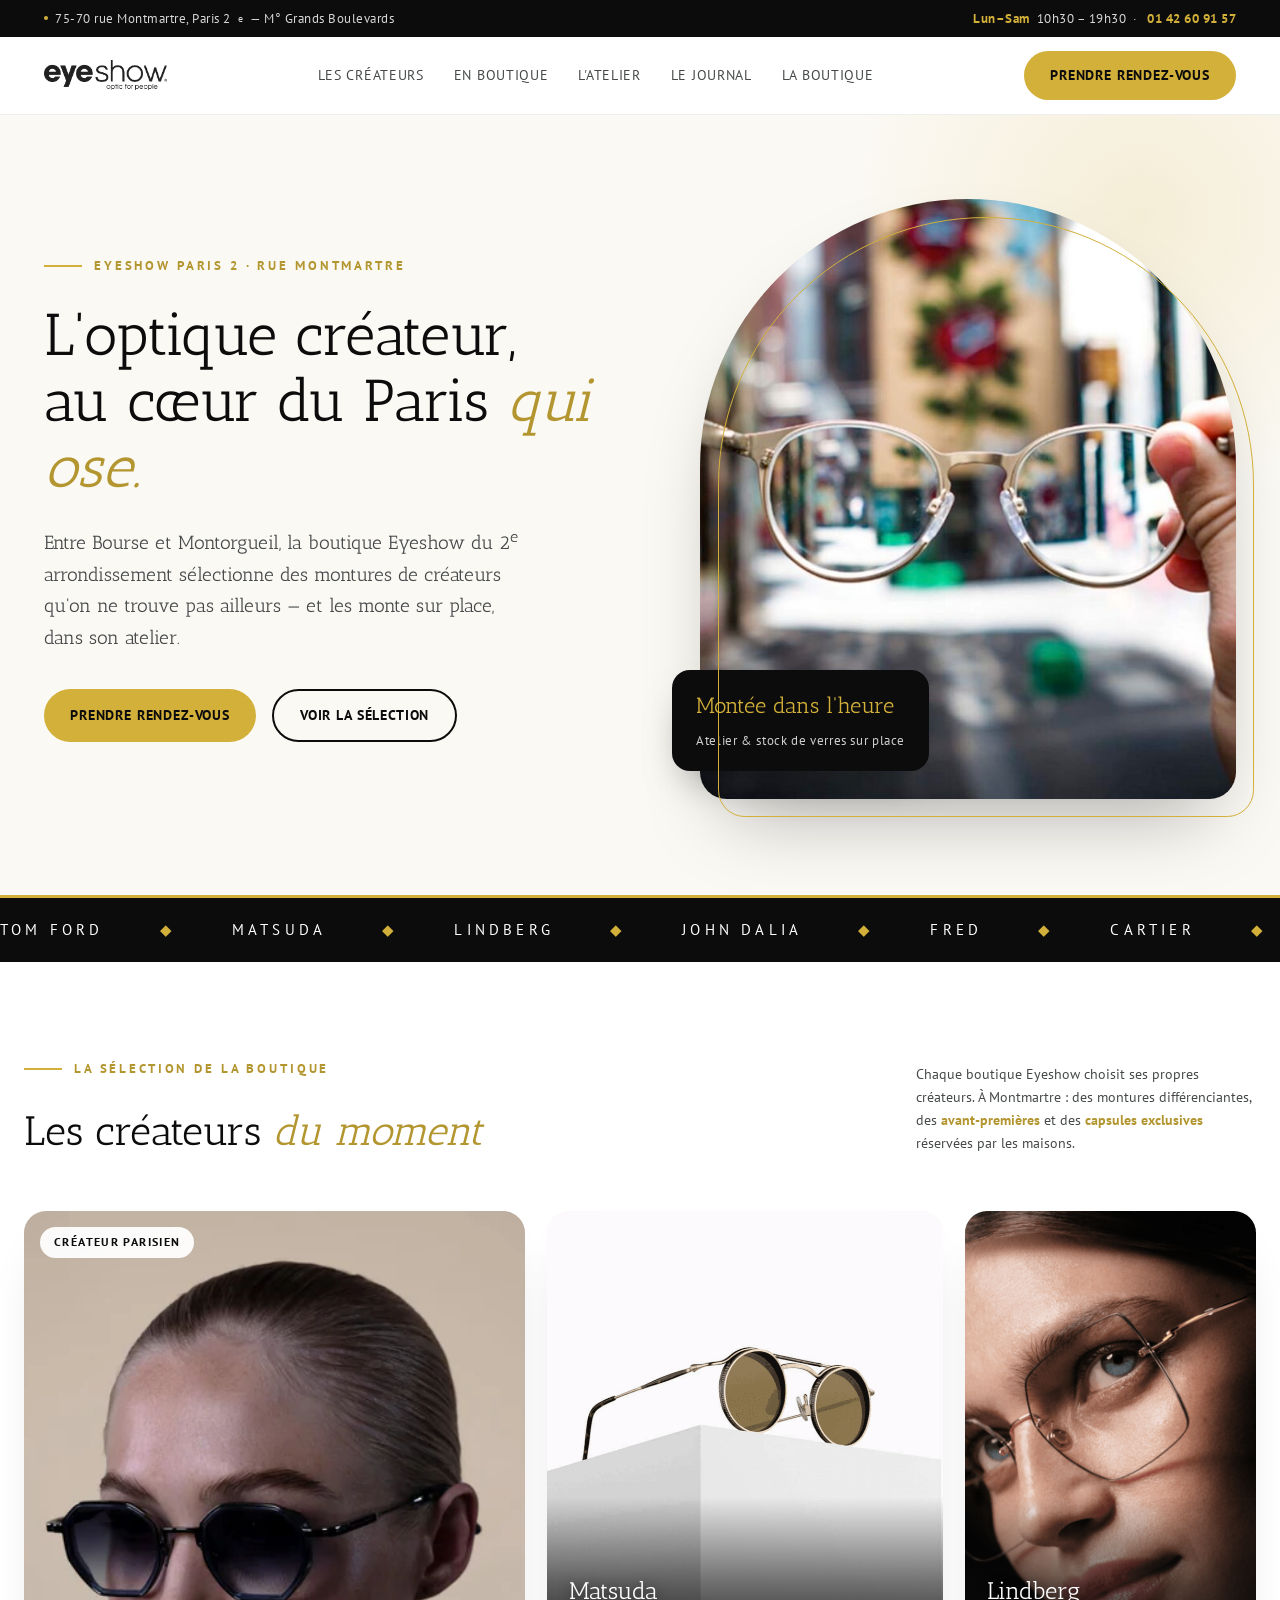
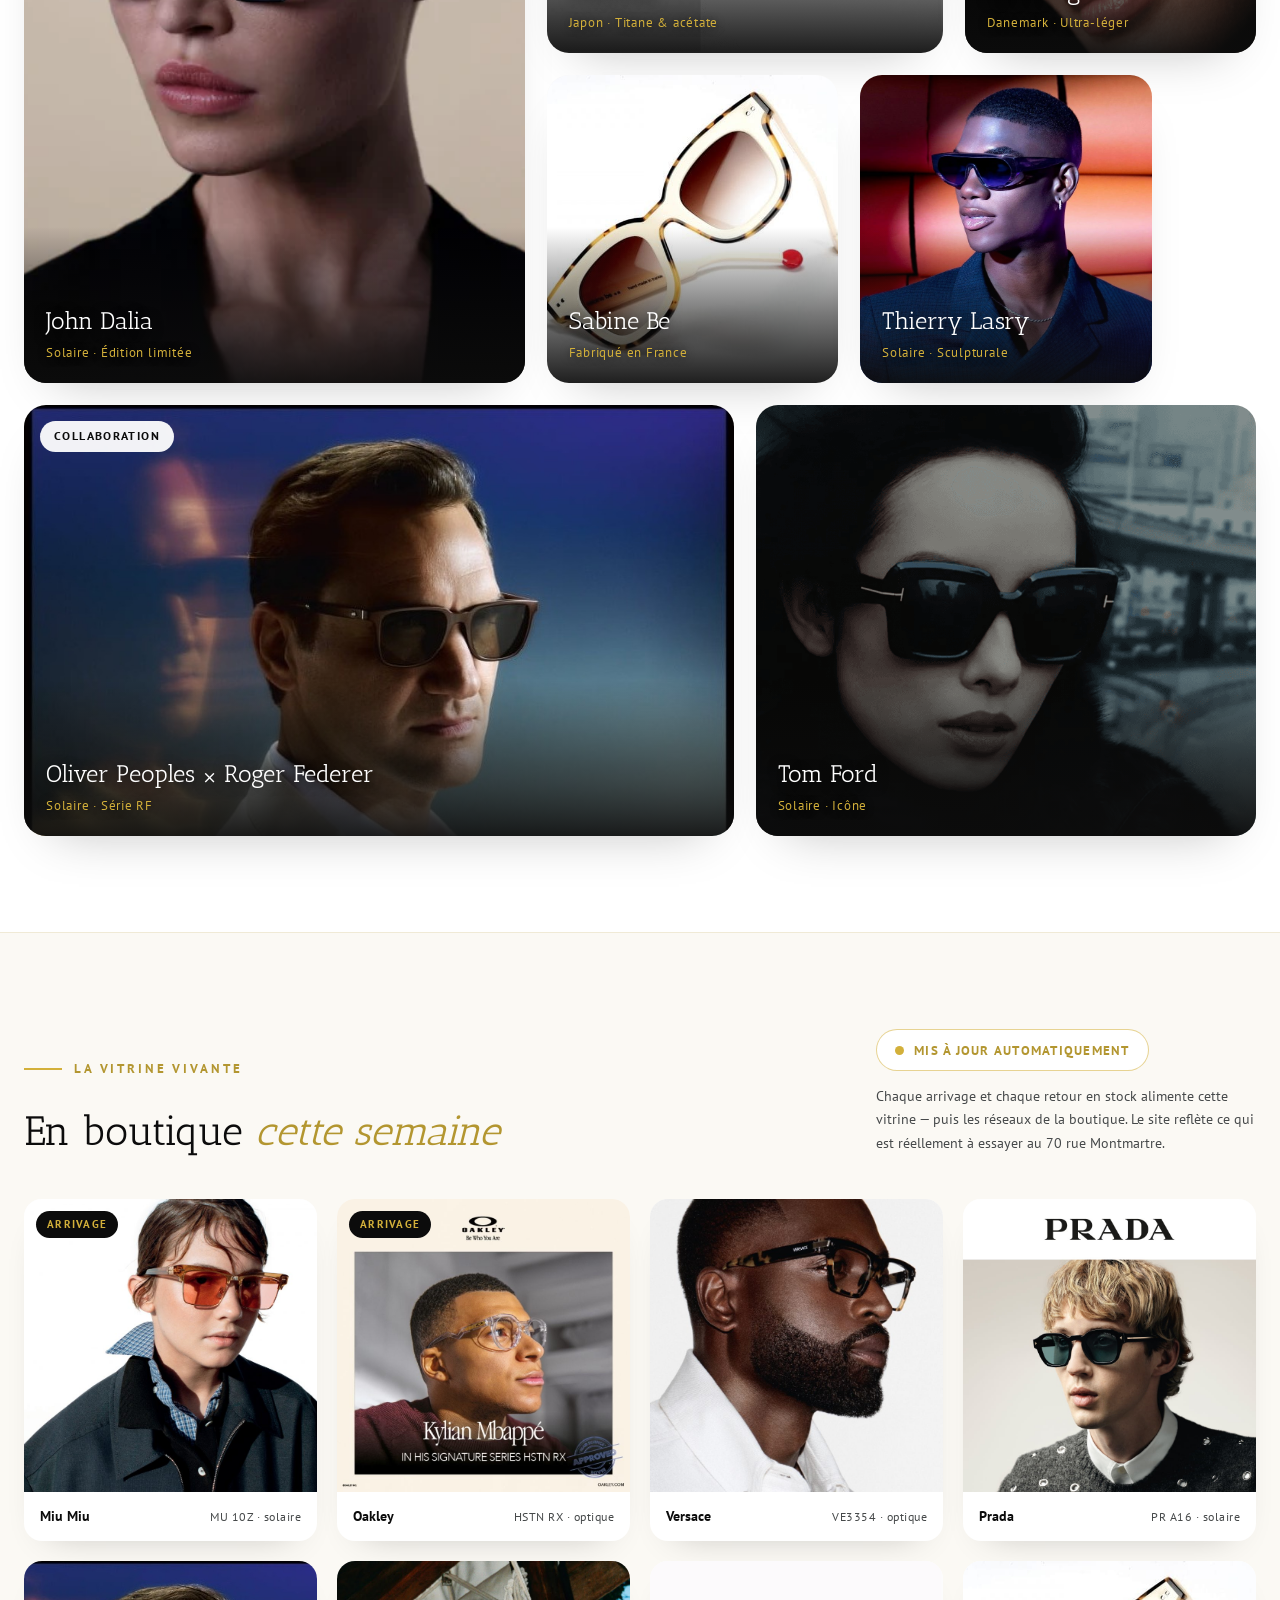
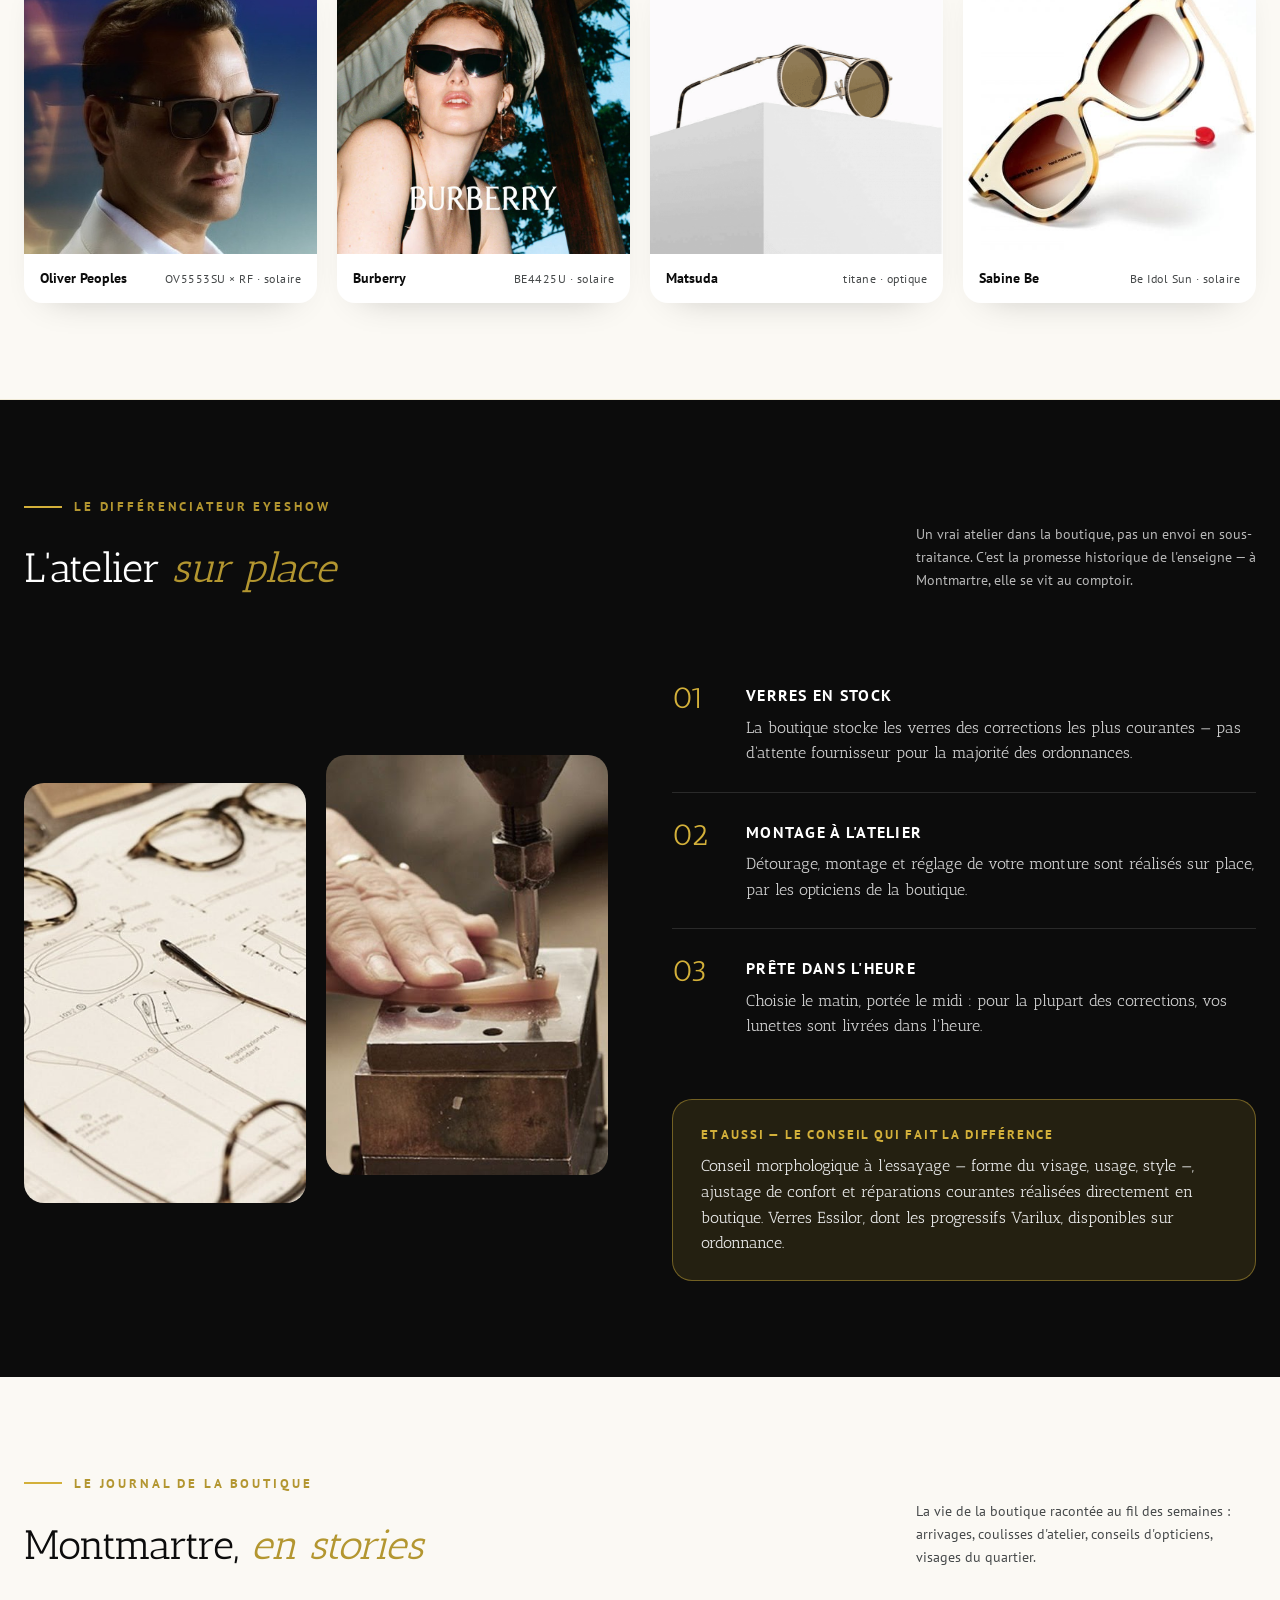
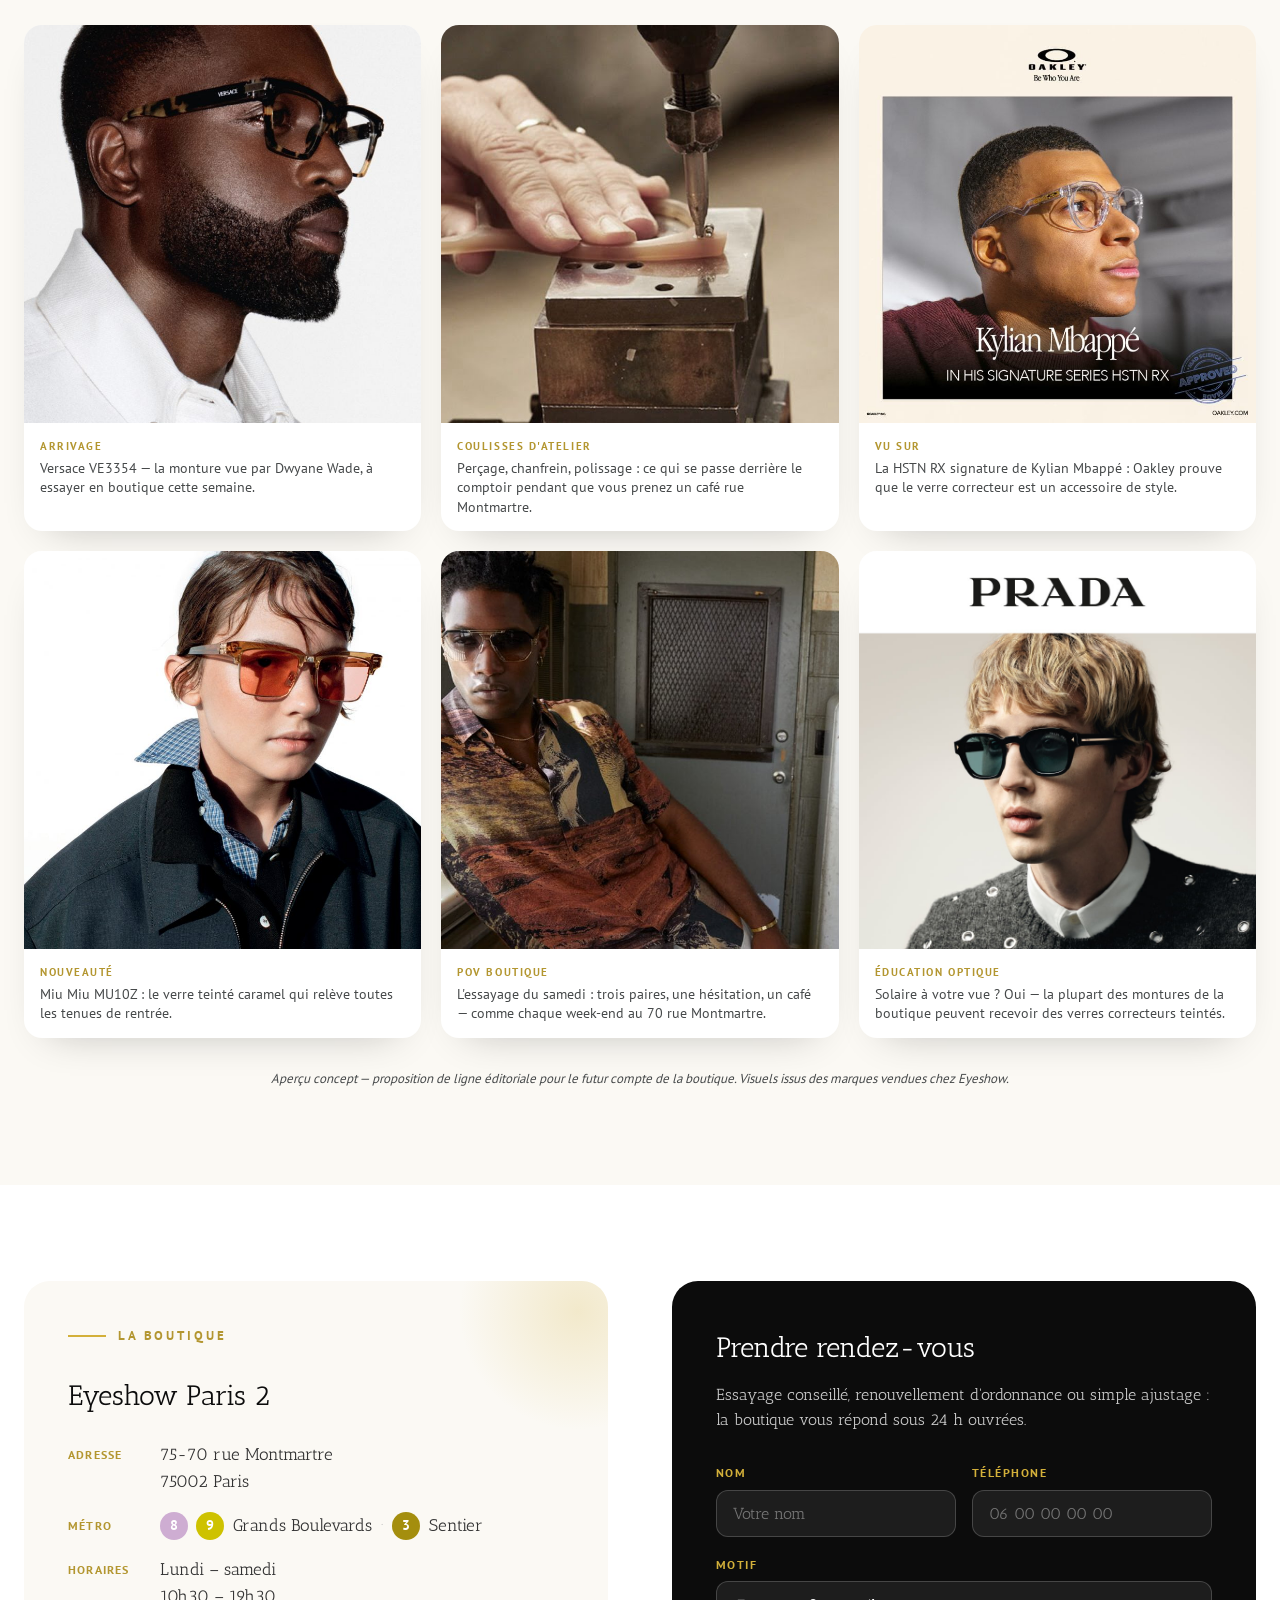
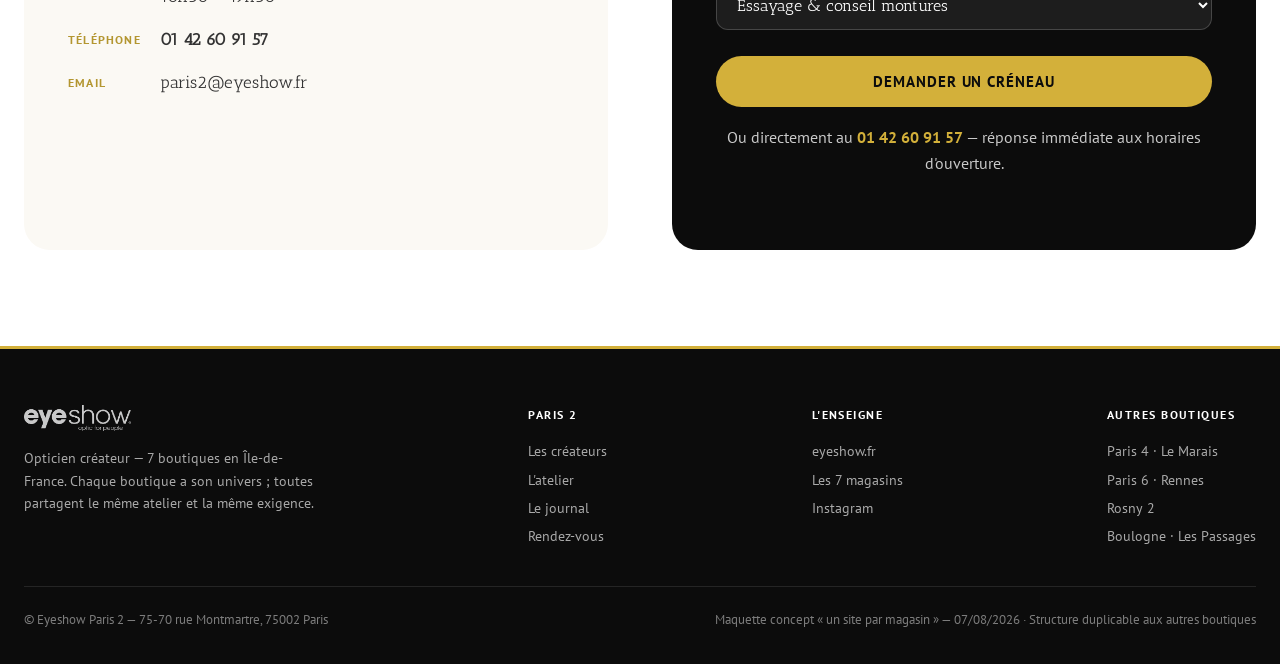
==== index.html @ d30e219a "Maquettes Eyeshow Paris 2 — site vitrine connecté + simulation Instagram" ====
<!DOCTYPE html>
<html lang="fr">
<head>
<meta charset="UTF-8">
<meta name="viewport" content="width=device-width, initial-scale=1.0">
<title>Eyeshow Paris 2 — Opticien créateur, rue Montmartre</title>
<link rel="icon" href="assets/favicon-32.jpg">
<style>
@font-face{font-family:'Antic Slab';font-style:normal;font-weight:400;font-display:swap;src:url('assets/fonts/AnticSlab-400.woff2') format('woff2');}
@font-face{font-family:'PT Sans';font-style:normal;font-weight:400;font-display:swap;src:url('assets/fonts/PTSans-400.woff2') format('woff2');}
@font-face{font-family:'PT Sans';font-style:normal;font-weight:700;font-display:swap;src:url('assets/fonts/PTSans-700.woff2') format('woff2');}

:root{
  --or:#d3b03a;
  --or-fonce:#b39630;
  --or-pale:#f6efdb;
  --encre:#333333;
  --noir:#0c0c0c;
  --gris:#46494a;
  --gris-clair:#bebdbd;
  --blanc:#ffffff;
  --creme:#fbf9f4;
  --serif:'Antic Slab',Georgia,serif;
  --sans:'PT Sans',Arial,sans-serif;
}
*{margin:0;padding:0;box-sizing:border-box}
html{scroll-behavior:smooth}
body{font-family:var(--serif);color:var(--encre);background:var(--blanc);line-height:1.65;font-size:17px;-webkit-font-smoothing:antialiased}
img{display:block;max-width:100%}
a{text-decoration:none;color:inherit}
::selection{background:var(--or);color:var(--noir)}

/* ---------- Barre haute ---------- */
.topbar{background:var(--noir);color:#d8d8d8;font-family:var(--sans);font-size:12.5px;letter-spacing:.04em}
.topbar-inner{max-width:1240px;margin:0 auto;padding:8px 24px;display:flex;justify-content:space-between;gap:16px;flex-wrap:wrap}
.topbar b{color:var(--or);font-weight:700}
.topbar span{display:inline-flex;align-items:center;gap:7px}
.dot{width:4px;height:4px;border-radius:50%;background:var(--or);display:inline-block}

/* ---------- Header ---------- */
header{position:sticky;top:0;z-index:50;background:rgba(255,255,255,.92);backdrop-filter:blur(12px);border-bottom:1px solid #eee}
.header-inner{max-width:1240px;margin:0 auto;padding:14px 24px;display:flex;align-items:center;justify-content:space-between;gap:24px}
.logo img{height:30px;width:auto}
nav{display:flex;gap:30px;font-family:var(--sans);font-size:14px;letter-spacing:.05em;text-transform:uppercase}
nav a{color:var(--gris);position:relative;padding:4px 0;transition:color .25s}
nav a::after{content:'';position:absolute;left:0;bottom:0;width:0;height:2px;background:var(--or);transition:width .25s}
nav a:hover{color:var(--noir)}
nav a:hover::after{width:100%}
.cta{display:inline-flex;align-items:center;gap:10px;background:var(--or);color:var(--noir);font-family:var(--sans);font-weight:700;font-size:14px;letter-spacing:.06em;text-transform:uppercase;padding:13px 26px;border-radius:999px;transition:background .25s,transform .25s;white-space:nowrap}
.cta:hover{background:var(--or-fonce);transform:translateY(-1px)}
.cta.ghost{background:transparent;border:2px solid var(--noir);color:var(--noir)}
.cta.ghost:hover{background:var(--noir);color:var(--or)}

/* ---------- Hero ---------- */
.hero{position:relative;overflow:hidden;background:var(--creme)}
.hero::before{content:'';position:absolute;top:-220px;right:-180px;width:640px;height:640px;border-radius:50%;background:radial-gradient(circle,rgba(211,176,58,.16),transparent 65%)}
.hero-inner{max-width:1240px;margin:0 auto;padding:84px 24px 96px;display:grid;grid-template-columns:1.05fr .95fr;gap:64px;align-items:center;position:relative}
.kicker{font-family:var(--sans);font-size:13px;font-weight:700;letter-spacing:.22em;text-transform:uppercase;color:var(--or-fonce);display:flex;align-items:center;gap:12px;margin-bottom:26px}
.kicker::before{content:'';width:38px;height:2px;background:var(--or)}
.hero h1{font-size:clamp(40px,4.6vw,62px);line-height:1.12;font-weight:400;color:var(--noir);margin-bottom:24px}
.hero h1 em{font-style:italic;color:var(--or-fonce)}
.hero p.lede{font-size:19px;color:var(--gris);max-width:480px;margin-bottom:36px}
.hero-actions{display:flex;gap:16px;flex-wrap:wrap}
.hero-figure{position:relative}
.hero-figure .frame{border-radius:280px 280px 28px 28px;overflow:hidden;box-shadow:0 40px 80px -30px rgba(12,12,12,.35)}
.hero-figure img{width:100%;height:600px;object-fit:cover;object-position:center 30%}
.hero-figure::after{content:'';position:absolute;inset:18px -18px -18px 18px;border:1.5px solid var(--or);border-radius:280px 280px 28px 28px;pointer-events:none}
.hero-badge{position:absolute;bottom:28px;left:-28px;background:var(--noir);color:var(--blanc);padding:18px 24px;border-radius:18px;font-family:var(--sans);box-shadow:0 20px 40px -18px rgba(12,12,12,.5)}
.hero-badge .big{font-family:var(--serif);font-size:22px;color:var(--or);display:block}
.hero-badge .small{font-size:12.5px;letter-spacing:.05em;color:#cfcfcf}

/* ---------- Marquee marques ---------- */
.marquee{background:var(--noir);color:var(--blanc);overflow:hidden;padding:20px 0;border-top:3px solid var(--or)}
.marquee-track{display:flex;gap:56px;width:max-content;animation:defile 42s linear infinite;font-family:var(--sans);font-size:15px;letter-spacing:.28em;text-transform:uppercase;white-space:nowrap}
.marquee-track span{display:flex;align-items:center;gap:56px}
.marquee-track i{font-style:normal;color:var(--or)}
@keyframes defile{from{transform:translateX(0)}to{transform:translateX(-50%)}}

/* ---------- Sections communes ---------- */
section{padding:96px 24px}
.wrap{max-width:1240px;margin:0 auto}
.sec-head{display:flex;justify-content:space-between;align-items:flex-end;gap:32px;margin-bottom:56px;flex-wrap:wrap}
.sec-head h2{font-size:clamp(30px,3.2vw,44px);line-height:1.2;font-weight:400;color:var(--noir);max-width:560px}
.sec-head h2 em{font-style:italic;color:var(--or-fonce)}
.sec-head .note{font-family:var(--sans);font-size:14px;color:var(--gris);max-width:340px}
.sec-head .note b{color:var(--or-fonce)}

/* ---------- Créateurs ---------- */
.createurs{background:var(--blanc)}
.grid-createurs{display:grid;grid-template-columns:repeat(12,1fr);gap:22px}
.card{border-radius:22px;overflow:hidden;position:relative;background:var(--creme);box-shadow:0 24px 50px -30px rgba(12,12,12,.28);transition:transform .35s}
.card:hover{transform:translateY(-6px)}
.card img{width:100%;height:100%;object-fit:cover;transition:transform .6s}
.card:hover img{transform:scale(1.045)}
.card .tag{position:absolute;top:16px;left:16px;background:rgba(255,255,255,.94);border-radius:999px;padding:6px 14px;font-family:var(--sans);font-size:11.5px;font-weight:700;letter-spacing:.12em;text-transform:uppercase;color:var(--noir)}
.card .label{position:absolute;left:0;right:0;bottom:0;padding:80px 22px 18px;background:linear-gradient(rgba(12,12,12,0) 0%,rgba(12,12,12,.55) 55%,rgba(12,12,12,.92) 100%);color:var(--blanc)}
.card .label .nom{font-size:24px;line-height:1.2;text-shadow:0 2px 12px rgba(0,0,0,.65)}
.card .label .detail{text-shadow:0 1px 8px rgba(0,0,0,.65)}
.card .label .detail{font-family:var(--sans);font-size:13px;color:var(--or);letter-spacing:.06em}
.c-large{grid-column:span 5;grid-row:span 2;min-height:640px}
.c-mid{grid-column:span 4;min-height:308px}
.c-mid2{grid-column:span 3;min-height:308px}
.c-band{grid-column:span 7;min-height:330px}
.c-band2{grid-column:span 5;min-height:330px}

/* ---------- En boutique cette semaine (vitrine stock) ---------- */
.stock{background:var(--creme);border-top:1px solid #f0ead6;border-bottom:1px solid #f0ead6}
.stock-head{display:flex;justify-content:space-between;align-items:flex-end;gap:32px;margin-bottom:44px;flex-wrap:wrap}
.stock-head h2{font-size:clamp(30px,3.2vw,44px);line-height:1.2;font-weight:400;color:var(--noir);max-width:600px}
.stock-head h2 em{font-style:italic;color:var(--or-fonce)}
.badge-sync{display:inline-flex;align-items:center;gap:10px;background:var(--blanc);border:1px solid rgba(211,176,58,.55);border-radius:999px;padding:10px 18px;font-family:var(--sans);font-size:12.5px;font-weight:700;letter-spacing:.1em;text-transform:uppercase;color:var(--or-fonce)}
.badge-sync .pulse{width:9px;height:9px;border-radius:50%;background:var(--or);animation:pulse 2.2s infinite}
@keyframes pulse{0%{box-shadow:0 0 0 0 rgba(211,176,58,.5)}70%{box-shadow:0 0 0 9px rgba(211,176,58,0)}100%{box-shadow:0 0 0 0 rgba(211,176,58,0)}}
.stock-note{font-family:var(--sans);font-size:14px;color:var(--gris);max-width:380px}
.grid-stock{display:grid;grid-template-columns:repeat(4,1fr);gap:20px}
.tuile-stock{background:var(--blanc);border-radius:18px;overflow:hidden;box-shadow:0 16px 36px -26px rgba(12,12,12,.3);transition:transform .3s;position:relative}
.tuile-stock:hover{transform:translateY(-5px)}
.tuile-stock .visuel{aspect-ratio:1;overflow:hidden;background:#f3f1ea}
.tuile-stock img{width:100%;height:100%;object-fit:cover;transition:transform .5s}
.tuile-stock:hover img{transform:scale(1.05)}
.tuile-stock .etag{position:absolute;top:12px;left:12px;background:var(--noir);color:var(--or);font-family:var(--sans);font-size:10.5px;font-weight:700;letter-spacing:.12em;text-transform:uppercase;padding:5px 11px;border-radius:999px}
.tuile-stock .infos{padding:13px 16px;font-family:var(--sans);display:flex;justify-content:space-between;align-items:baseline;gap:10px}
.tuile-stock .marque-nom{font-weight:700;font-size:14px;color:var(--noir)}
.tuile-stock .ref{font-size:12px;color:var(--gris);letter-spacing:.04em;text-align:right}
@media (max-width:1020px){.grid-stock{grid-template-columns:repeat(2,1fr)}}
@media (max-width:640px){.grid-stock{grid-template-columns:repeat(2,1fr);gap:14px}}

/* ---------- Atelier ---------- */
.atelier{background:var(--noir);color:var(--blanc)}
.atelier .sec-head h2{color:var(--blanc)}
.atelier .sec-head .note{color:#b9b9b9}
.atelier-grid{display:grid;grid-template-columns:1fr 1fr;gap:64px;align-items:center}
.atelier-imgs{display:grid;grid-template-columns:1fr 1fr;gap:20px}
.atelier-imgs figure{border-radius:20px;overflow:hidden}
.atelier-imgs figure:first-child{transform:translateY(28px)}
.atelier-imgs img{height:420px;width:100%;object-fit:cover}
.etapes{display:flex;flex-direction:column;gap:0;margin-top:8px}
.etape{display:flex;gap:22px;padding:26px 0;border-bottom:1px solid rgba(255,255,255,.12)}
.etape:last-child{border-bottom:0}
.etape .num{font-family:var(--serif);font-size:30px;color:var(--or);min-width:52px;line-height:1.1}
.etape h3{font-family:var(--sans);font-size:16px;font-weight:700;letter-spacing:.08em;text-transform:uppercase;margin-bottom:6px}
.etape p{font-size:15.5px;color:#cfcfcf}
.conseil{margin-top:34px;background:rgba(211,176,58,.12);border:1px solid rgba(211,176,58,.45);border-radius:20px;padding:24px 28px}
.conseil .titre{font-family:var(--sans);font-weight:700;letter-spacing:.14em;text-transform:uppercase;font-size:13px;color:var(--or);margin-bottom:8px}
.conseil p{font-size:15.5px;color:#e8e8e8}

/* ---------- Journal / ligne éditoriale ---------- */
.journal{background:var(--creme)}
.feed{display:grid;grid-template-columns:repeat(3,1fr);gap:20px}
.tuile{background:var(--blanc);border-radius:18px;overflow:hidden;box-shadow:0 18px 40px -26px rgba(12,12,12,.3);transition:transform .3s}
.tuile:hover{transform:translateY(-5px)}
.tuile .visuel{aspect-ratio:1;overflow:hidden}
.tuile img{width:100%;height:100%;object-fit:cover;transition:transform .5s}
.tuile:hover img{transform:scale(1.05)}
.tuile .meta{padding:14px 16px;font-family:var(--sans)}
.tuile .type{font-size:11px;font-weight:700;letter-spacing:.14em;text-transform:uppercase;color:var(--or-fonce);margin-bottom:4px}
.tuile .legende{font-size:13.5px;color:var(--gris);line-height:1.45}
.disclaimer{margin-top:30px;text-align:center;font-family:var(--sans);font-size:13px;color:var(--gris);font-style:italic}

/* ---------- Infos & RDV ---------- */
.rdv{background:var(--blanc)}
.rdv-grid{display:grid;grid-template-columns:1fr 1fr;gap:64px}
.info-card{background:var(--creme);border-radius:26px;padding:44px;position:relative;overflow:hidden}
.info-card::before{content:'';position:absolute;top:-90px;right:-90px;width:240px;height:240px;border-radius:50%;background:radial-gradient(circle,rgba(211,176,58,.22),transparent 70%)}
.info-card h3{font-size:28px;font-weight:400;color:var(--noir);margin-bottom:22px}
.info-lignes{display:flex;flex-direction:column;gap:16px;font-size:16.5px}
.info-lignes .ligne{display:flex;gap:14px;align-items:flex-start}
.info-lignes .ico{font-family:var(--sans);font-weight:700;color:var(--or-fonce);min-width:78px;font-size:12px;letter-spacing:.1em;text-transform:uppercase;padding-top:4px}
.metro-badges{display:inline-flex;gap:8px}
.metro-row{display:inline-flex;align-items:center;gap:9px;flex-wrap:wrap}
.metro-row .sep{font-style:normal;color:var(--gris-clair)}
.metro-badges span{width:28px;height:28px;border-radius:50%;display:inline-flex;align-items:center;justify-content:center;font-family:var(--sans);font-weight:700;font-size:14px;color:#fff}
.m8{background:#ceadd2;color:#333}.m9{background:#cec200}.m3{background:#a48e0e}
.rdv-form{background:var(--noir);color:var(--blanc);border-radius:26px;padding:44px}
.rdv-form h3{font-size:28px;font-weight:400;margin-bottom:10px}
.rdv-form p{color:#c9c9c9;font-size:15.5px;margin-bottom:30px}
.champ{margin-bottom:18px}
.champ label{display:block;font-family:var(--sans);font-size:12px;font-weight:700;letter-spacing:.12em;text-transform:uppercase;color:var(--or);margin-bottom:7px}
.champ input,.champ select{width:100%;background:rgba(255,255,255,.07);border:1px solid rgba(255,255,255,.18);border-radius:12px;padding:13px 16px;color:var(--blanc);font-family:var(--serif);font-size:16px;outline:none;transition:border .25s}
.champ input:focus,.champ select:focus{border-color:var(--or)}
.champ select option{color:var(--encre)}
.deux{display:grid;grid-template-columns:1fr 1fr;gap:16px}
.btn-plein{width:100%;justify-content:center;margin-top:8px;border:0;cursor:pointer;font-size:15px;padding:16px}
.rdv-alt{margin-top:18px;text-align:center;font-family:var(--sans);font-size:13.5px;color:#b9b9b9}
.rdv-alt a{color:var(--or);font-weight:700}

/* ---------- Footer ---------- */
footer{background:var(--noir);color:#a9a9a9;border-top:3px solid var(--or);padding:56px 24px 34px;font-family:var(--sans);font-size:13.5px}
.footer-inner{max-width:1240px;margin:0 auto}
.footer-top{display:flex;justify-content:space-between;gap:40px;flex-wrap:wrap;margin-bottom:36px}
.footer-top img{height:26px;filter:invert(1);opacity:.9}
.footer-col b{display:block;color:var(--blanc);letter-spacing:.12em;text-transform:uppercase;font-size:12px;margin-bottom:12px}
.footer-col a{display:block;color:#a9a9a9;padding:3px 0;transition:color .2s}
.footer-col a:hover{color:var(--or)}
.footer-bottom{border-top:1px solid rgba(255,255,255,.1);padding-top:22px;display:flex;justify-content:space-between;gap:20px;flex-wrap:wrap;color:#7d7d7d;font-size:12.5px}

@media (max-width:1020px){
  .hero-inner,.atelier-grid,.rdv-grid{grid-template-columns:1fr;gap:48px}
  .hero-figure img{height:440px}
  .c-large{grid-column:span 12;min-height:420px}
  .c-mid,.c-mid2,.c-band,.c-band2{grid-column:span 6;min-height:260px}
  .feed{grid-template-columns:repeat(2,1fr)}
  nav{display:none}
}
@media (max-width:640px){
  body{overflow-x:hidden}
  .topbar-inner{padding:8px 14px;font-size:11.5px;justify-content:center;text-align:center}
  .header-inner{padding:12px 16px;gap:12px}
  .logo img{height:24px}
  header .cta{padding:10px 16px;font-size:11.5px;letter-spacing:.03em}
  .c-mid,.c-mid2,.c-band,.c-band2{grid-column:span 12}
  .feed{grid-template-columns:1fr}
  .deux{grid-template-columns:1fr}
  section{padding:64px 18px}
  .hero-inner{padding:56px 18px 72px}
  .hero h1{font-size:33px}
  .hero p.lede{font-size:16.5px}
  .hero-figure img{height:380px}
  .hero-badge{left:0;bottom:14px;padding:14px 18px}
  .info-card,.rdv-form{padding:30px 24px}
  .atelier-imgs img{height:280px}
  .sec-head h2{font-size:27px}
  .grid-createurs{gap:16px}
}
</style>
</head>
<body>

<!-- Barre haute -->
<div class="topbar">
  <div class="topbar-inner">
    <span><span class="dot"></span> 75-70 rue Montmartre, Paris 2<sup>e</sup> — M° Grands Boulevards</span>
    <span><b>Lun–Sam</b> 10h30 – 19h30 &nbsp;·&nbsp; <b>01 42 60 91 57</b></span>
  </div>
</div>

<!-- Header -->
<header>
  <div class="header-inner">
    <a class="logo" href="#"><img src="assets/logo-eyeshow-noir.png" alt="Eyeshow — optic for people"></a>
    <nav>
      <a href="#createurs">Les créateurs</a>
      <a href="#stock">En boutique</a>
      <a href="#atelier">L'atelier</a>
      <a href="#journal">Le journal</a>
      <a href="#rdv">La boutique</a>
    </nav>
    <a class="cta" href="#rdv">Prendre rendez-vous</a>
  </div>
</header>

<!-- Hero -->
<div class="hero">
  <div class="hero-inner">
    <div>
      <div class="kicker">Eyeshow Paris 2 · Rue Montmartre</div>
      <h1>L'optique créateur,<br>au cœur du Paris <em>qui ose.</em></h1>
      <p class="lede">Entre Bourse et Montorgueil, la boutique Eyeshow du 2<sup>e</sup> arrondissement sélectionne des montures de créateurs qu'on ne trouve pas ailleurs — et les monte sur place, dans son atelier.</p>
      <div class="hero-actions">
        <a class="cta" href="#rdv">Prendre rendez-vous</a>
        <a class="cta ghost" href="#createurs">Voir la sélection</a>
      </div>
    </div>
    <div class="hero-figure">
      <div class="frame"><img src="assets/hero-boutique-3.jpeg" alt="Monture dorée tenue en main, rue parisienne en arrière-plan"></div>
      <div class="hero-badge">
        <span class="big">Montée dans l'heure</span>
        <span class="small">Atelier &amp; stock de verres sur place</span>
      </div>
    </div>
  </div>
</div>

<!-- Marquee marques -->
<div class="marquee" aria-hidden="true">
  <div class="marquee-track">
    <span>Tom Ford <i>◆</i> Matsuda <i>◆</i> Lindberg <i>◆</i> John Dalia <i>◆</i> Fred <i>◆</i> Cartier <i>◆</i> Theo <i>◆</i> Sabine Be <i>◆</i> Thierry Lasry <i>◆</i> Chloé <i>◆</i> Celine <i>◆</i> Loewe <i>◆</i> Oliver Peoples <i>◆</i> Burberry <i>◆</i> Oakley <i>◆</i> Versace <i>◆</i> Miu Miu <i>◆</i> Prada <i>◆</i></span>
    <span>Tom Ford <i>◆</i> Matsuda <i>◆</i> Lindberg <i>◆</i> John Dalia <i>◆</i> Fred <i>◆</i> Cartier <i>◆</i> Theo <i>◆</i> Sabine Be <i>◆</i> Thierry Lasry <i>◆</i> Chloé <i>◆</i> Celine <i>◆</i> Loewe <i>◆</i> Oliver Peoples <i>◆</i> Burberry <i>◆</i> Oakley <i>◆</i> Versace <i>◆</i> Miu Miu <i>◆</i> Prada <i>◆</i></span>
  </div>
</div>

<!-- Créateurs -->
<section class="createurs" id="createurs">
  <div class="wrap">
    <div class="sec-head">
      <div>
        <div class="kicker">La sélection de la boutique</div>
        <h2>Les créateurs <em>du moment</em></h2>
      </div>
      <p class="note">Chaque boutique Eyeshow choisit ses propres créateurs. À Montmartre : des montures différenciantes, des <b>avant-premières</b> et des <b>capsules exclusives</b> réservées par les maisons.</p>
    </div>
    <div class="grid-createurs">
      <figure class="card c-large">
        <img src="assets/marque-john-dalia.webp" alt="Monture solaire géométrique noire John Dalia portée">
        <span class="tag">Créateur parisien</span>
        <figcaption class="label"><span class="nom">John Dalia</span><br><span class="detail">Solaire · Édition limitée</span></figcaption>
      </figure>
      <figure class="card c-mid">
        <img src="assets/marque-matsuda.png" alt="Monture ronde métal Matsuda posée">
        <figcaption class="label"><span class="nom">Matsuda</span><br><span class="detail">Japon · Titane &amp; acétate</span></figcaption>
      </figure>
      <figure class="card c-mid2">
        <img src="assets/marque-lindberg.png" alt="Monture fine dorée Lindberg portée">
        <figcaption class="label"><span class="nom">Lindberg</span><br><span class="detail">Danemark · Ultra-léger</span></figcaption>
      </figure>
      <figure class="card c-mid2">
        <img src="assets/marque-sabinebe.jpeg" alt="Monture crème et écaille Sabine Be">
        <figcaption class="label"><span class="nom">Sabine Be</span><br><span class="detail">Fabriqué en France</span></figcaption>
      </figure>
      <figure class="card c-mid2">
        <img src="assets/marque-thierry-lasry.jpeg" alt="Solaire sculpturale Thierry Lasry portée">
        <figcaption class="label"><span class="nom">Thierry Lasry</span><br><span class="detail">Solaire · Sculpturale</span></figcaption>
      </figure>
      <figure class="card c-band">
        <img src="assets/marque-oliver-peoples.jpg" alt="Collaboration Oliver Peoples x Roger Federer">
        <span class="tag">Collaboration</span>
        <figcaption class="label"><span class="nom">Oliver Peoples × Roger Federer</span><br><span class="detail">Solaire · Série RF</span></figcaption>
      </figure>
      <figure class="card c-band2">
        <img src="assets/marque-tomford.png" alt="Solaire oversize noire Tom Ford portée">
        <figcaption class="label"><span class="nom">Tom Ford</span><br><span class="detail">Solaire · Icône</span></figcaption>
      </figure>
    </div>
  </div>
</section>

<!-- En boutique cette semaine — vitrine connectée au stock -->
<section class="stock" id="stock">
  <div class="wrap">
    <div class="stock-head">
      <div>
        <div class="kicker">La vitrine vivante</div>
        <h2>En boutique <em>cette semaine</em></h2>
      </div>
      <div>
        <span class="badge-sync"><span class="pulse"></span> Mis à jour automatiquement</span>
        <p class="stock-note" style="margin-top:14px">Chaque arrivage et chaque retour en stock alimente cette vitrine — puis les réseaux de la boutique. Le site reflète ce qui est réellement à essayer au 70 rue Montmartre.</p>
      </div>
    </div>
    <div class="grid-stock">
      <article class="tuile-stock">
        <span class="etag">Arrivage</span>
        <div class="visuel"><img src="assets/marque-miumiu.jpg" alt="Solaire Miu Miu MU 10Z à verres teintés"></div>
        <div class="infos"><span class="marque-nom">Miu Miu</span><span class="ref">MU 10Z · solaire</span></div>
      </article>
      <article class="tuile-stock">
        <span class="etag">Arrivage</span>
        <div class="visuel"><img src="assets/marque-oakley-mbappe.jpg" alt="Oakley HSTN RX signature Kylian Mbappé"></div>
        <div class="infos"><span class="marque-nom">Oakley</span><span class="ref">HSTN RX · optique</span></div>
      </article>
      <article class="tuile-stock">
        <div class="visuel"><img src="assets/marque-versace.jpg" alt="Monture optique Versace VE3354"></div>
        <div class="infos"><span class="marque-nom">Versace</span><span class="ref">VE3354 · optique</span></div>
      </article>
      <article class="tuile-stock">
        <div class="visuel"><img src="assets/marque-prada.jpg" alt="Solaire Prada PR A16 noire"></div>
        <div class="infos"><span class="marque-nom">Prada</span><span class="ref">PR A16 · solaire</span></div>
      </article>
      <article class="tuile-stock">
        <div class="visuel"><img src="assets/marque-oliver-peoples.jpg" alt="Oliver Peoples OV5553SU, série Roger Federer"></div>
        <div class="infos"><span class="marque-nom">Oliver Peoples</span><span class="ref">OV5553SU × RF · solaire</span></div>
      </article>
      <article class="tuile-stock">
        <div class="visuel"><img src="assets/marque-burberry.jpg" alt="Solaire Burberry BE4425U"></div>
        <div class="infos"><span class="marque-nom">Burberry</span><span class="ref">BE4425U · solaire</span></div>
      </article>
      <article class="tuile-stock">
        <div class="visuel"><img src="assets/marque-matsuda.png" alt="Monture ronde Matsuda en titane"></div>
        <div class="infos"><span class="marque-nom">Matsuda</span><span class="ref">titane · optique</span></div>
      </article>
      <article class="tuile-stock">
        <div class="visuel"><img src="assets/marque-sabinebe.jpeg" alt="Solaire Sabine Be, ligne Be Idol, fabriquée en France"></div>
        <div class="infos"><span class="marque-nom">Sabine Be</span><span class="ref">Be Idol Sun · solaire</span></div>
      </article>
    </div>
  </div>
</section>

<!-- Atelier -->
<section class="atelier" id="atelier">
  <div class="wrap">
    <div class="sec-head">
      <div>
        <div class="kicker">Le différenciateur Eyeshow</div>
        <h2>L'atelier <em>sur place</em></h2>
      </div>
      <p class="note">Un vrai atelier dans la boutique, pas un envoi en sous-traitance. C'est la promesse historique de l'enseigne — à Montmartre, elle se vit au comptoir.</p>
    </div>
    <div class="atelier-grid">
      <div class="atelier-imgs">
        <figure><img src="assets/atelier-1.jpg" alt="Plans techniques de montures et branches en atelier"></figure>
        <figure><img src="assets/atelier-2.jpg" alt="Perçage d'une monture en acétate à l'atelier"></figure>
      </div>
      <div>
        <div class="etapes">
          <div class="etape">
            <div class="num">01</div>
            <div>
              <h3>Verres en stock</h3>
              <p>La boutique stocke les verres des corrections les plus courantes — pas d'attente fournisseur pour la majorité des ordonnances.</p>
            </div>
          </div>
          <div class="etape">
            <div class="num">02</div>
            <div>
              <h3>Montage à l'atelier</h3>
              <p>Détourage, montage et réglage de votre monture sont réalisés sur place, par les opticiens de la boutique.</p>
            </div>
          </div>
          <div class="etape">
            <div class="num">03</div>
            <div>
              <h3>Prête dans l'heure</h3>
              <p>Choisie le matin, portée le midi : pour la plupart des corrections, vos lunettes sont livrées dans l'heure.</p>
            </div>
          </div>
        </div>
        <div class="conseil">
          <div class="titre">Et aussi — le conseil qui fait la différence</div>
          <p>Conseil morphologique à l'essayage — forme du visage, usage, style —, ajustage de confort et réparations courantes réalisées directement en boutique. Verres Essilor, dont les progressifs Varilux, disponibles sur ordonnance.</p>
        </div>
      </div>
    </div>
  </div>
</section>

<!-- Journal / ligne éditoriale -->
<section class="journal" id="journal">
  <div class="wrap">
    <div class="sec-head">
      <div>
        <div class="kicker">Le journal de la boutique</div>
        <h2>Montmartre, <em>en stories</em></h2>
      </div>
      <p class="note">La vie de la boutique racontée au fil des semaines : arrivages, coulisses d'atelier, conseils d'opticiens, visages du quartier.</p>
    </div>
    <div class="feed">
      <article class="tuile">
        <div class="visuel"><img src="assets/marque-versace.jpg" alt="Campagne Versace — Dwyane Wade"></div>
        <div class="meta"><div class="type">Arrivage</div><div class="legende">Versace VE3354 — la monture vue par Dwyane Wade, à essayer en boutique cette semaine.</div></div>
      </article>
      <article class="tuile">
        <div class="visuel"><img src="assets/atelier-2.jpg" alt="Travail de la monture à l'atelier"></div>
        <div class="meta"><div class="type">Coulisses d'atelier</div><div class="legende">Perçage, chanfrein, polissage : ce qui se passe derrière le comptoir pendant que vous prenez un café rue Montmartre.</div></div>
      </article>
      <article class="tuile">
        <div class="visuel"><img src="assets/marque-oakley-mbappe.jpg" alt="Oakley HSTN RX — Kylian Mbappé"></div>
        <div class="meta"><div class="type">Vu sur</div><div class="legende">La HSTN RX signature de Kylian Mbappé : Oakley prouve que le verre correcteur est un accessoire de style.</div></div>
      </article>
      <article class="tuile">
        <div class="visuel"><img src="assets/marque-miumiu.jpg" alt="Solaire Miu Miu teintée"></div>
        <div class="meta"><div class="type">Nouveauté</div><div class="legende">Miu Miu MU10Z : le verre teinté caramel qui relève toutes les tenues de rentrée.</div></div>
      </article>
      <article class="tuile">
        <div class="visuel"><img src="assets/hero-boutique-1.jpeg" alt="Portrait solaire dorée, esprit vintage"></div>
        <div class="meta"><div class="type">POV boutique</div><div class="legende">L'essayage du samedi : trois paires, une hésitation, un café — comme chaque week-end au 70 rue Montmartre.</div></div>
      </article>
      <article class="tuile">
        <div class="visuel"><img src="assets/marque-prada.jpg" alt="Solaire Prada portée"></div>
        <div class="meta"><div class="type">Éducation optique</div><div class="legende">Solaire à votre vue ? Oui — la plupart des montures de la boutique peuvent recevoir des verres correcteurs teintés.</div></div>
      </article>
    </div>
    <p class="disclaimer">Aperçu concept — proposition de ligne éditoriale pour le futur compte de la boutique. Visuels issus des marques vendues chez Eyeshow.</p>
  </div>
</section>

<!-- Infos & RDV -->
<section class="rdv" id="rdv">
  <div class="wrap">
    <div class="rdv-grid">
      <div class="info-card">
        <div class="kicker">La boutique</div>
        <h3>Eyeshow Paris 2</h3>
        <div class="info-lignes">
          <div class="ligne"><span class="ico">Adresse</span><span>75-70 rue Montmartre<br>75002 Paris</span></div>
          <div class="ligne"><span class="ico">Métro</span><span class="metro-row"><span class="metro-badges"><span class="m8">8</span><span class="m9">9</span></span> Grands Boulevards <i class="sep">·</i> <span class="metro-badges"><span class="m3">3</span></span> Sentier</span></div>
          <div class="ligne"><span class="ico">Horaires</span><span>Lundi – samedi<br>10h30 – 19h30</span></div>
          <div class="ligne"><span class="ico">Téléphone</span><span><a href="tel:+33142609157"><b>01 42 60 91 57</b></a></span></div>
          <div class="ligne"><span class="ico">Email</span><span><a href="mailto:paris2@eyeshow.fr">paris2@eyeshow.fr</a></span></div>
        </div>
      </div>
      <div class="rdv-form">
        <h3>Prendre rendez-vous</h3>
        <p>Essayage conseillé, renouvellement d'ordonnance ou simple ajustage : la boutique vous répond sous 24&nbsp;h ouvrées.</p>
        <form action="mailto:paris2@eyeshow.fr" method="get">
          <div class="deux">
            <div class="champ"><label for="nom">Nom</label><input id="nom" type="text" placeholder="Votre nom"></div>
            <div class="champ"><label for="tel">Téléphone</label><input id="tel" type="tel" placeholder="06 00 00 00 00"></div>
          </div>
          <div class="champ">
            <label for="motif">Motif</label>
            <select id="motif">
              <option>Essayage &amp; conseil montures</option>
              <option>Renouvellement avec ordonnance</option>
              <option>Verres progressifs — bilan</option>
              <option>Ajustage / réparation</option>
            </select>
          </div>
          <button class="cta btn-plein" type="submit">Demander un créneau</button>
        </form>
        <p class="rdv-alt">Ou directement au <a href="tel:+33142609157">01 42 60 91 57</a> — réponse immédiate aux horaires d'ouverture.</p>
      </div>
    </div>
  </div>
</section>

<!-- Footer -->
<footer>
  <div class="footer-inner">
    <div class="footer-top">
      <div class="footer-col" style="max-width:300px">
        <img src="assets/logo-eyeshow-noir.png" alt="Eyeshow">
        <p style="margin-top:16px">Opticien créateur — 7 boutiques en Île-de-France. Chaque boutique a son univers ; toutes partagent le même atelier et la même exigence.</p>
      </div>
      <div class="footer-col">
        <b>Paris 2</b>
        <a href="#createurs">Les créateurs</a>
        <a href="#atelier">L'atelier</a>
        <a href="#journal">Le journal</a>
        <a href="#rdv">Rendez-vous</a>
      </div>
      <div class="footer-col">
        <b>L'enseigne</b>
        <a href="https://eyeshow.fr" rel="noopener">eyeshow.fr</a>
        <a href="https://eyeshow.fr/les-magasins/" rel="noopener">Les 7 magasins</a>
        <a href="https://instagram.com/eyeshow.optic.for.people" rel="noopener">Instagram</a>
      </div>
      <div class="footer-col">
        <b>Autres boutiques</b>
        <a href="#">Paris 4 · Le Marais</a>
        <a href="#">Paris 6 · Rennes</a>
        <a href="#">Rosny 2</a>
        <a href="#">Boulogne · Les Passages</a>
      </div>
    </div>
    <div class="footer-bottom">
      <span>© Eyeshow Paris 2 — 75-70 rue Montmartre, 75002 Paris</span>
      <span>Maquette concept « un site par magasin » — 07/08/2026 · Structure duplicable aux autres boutiques</span>
    </div>
  </div>
</footer>

</body>
</html>
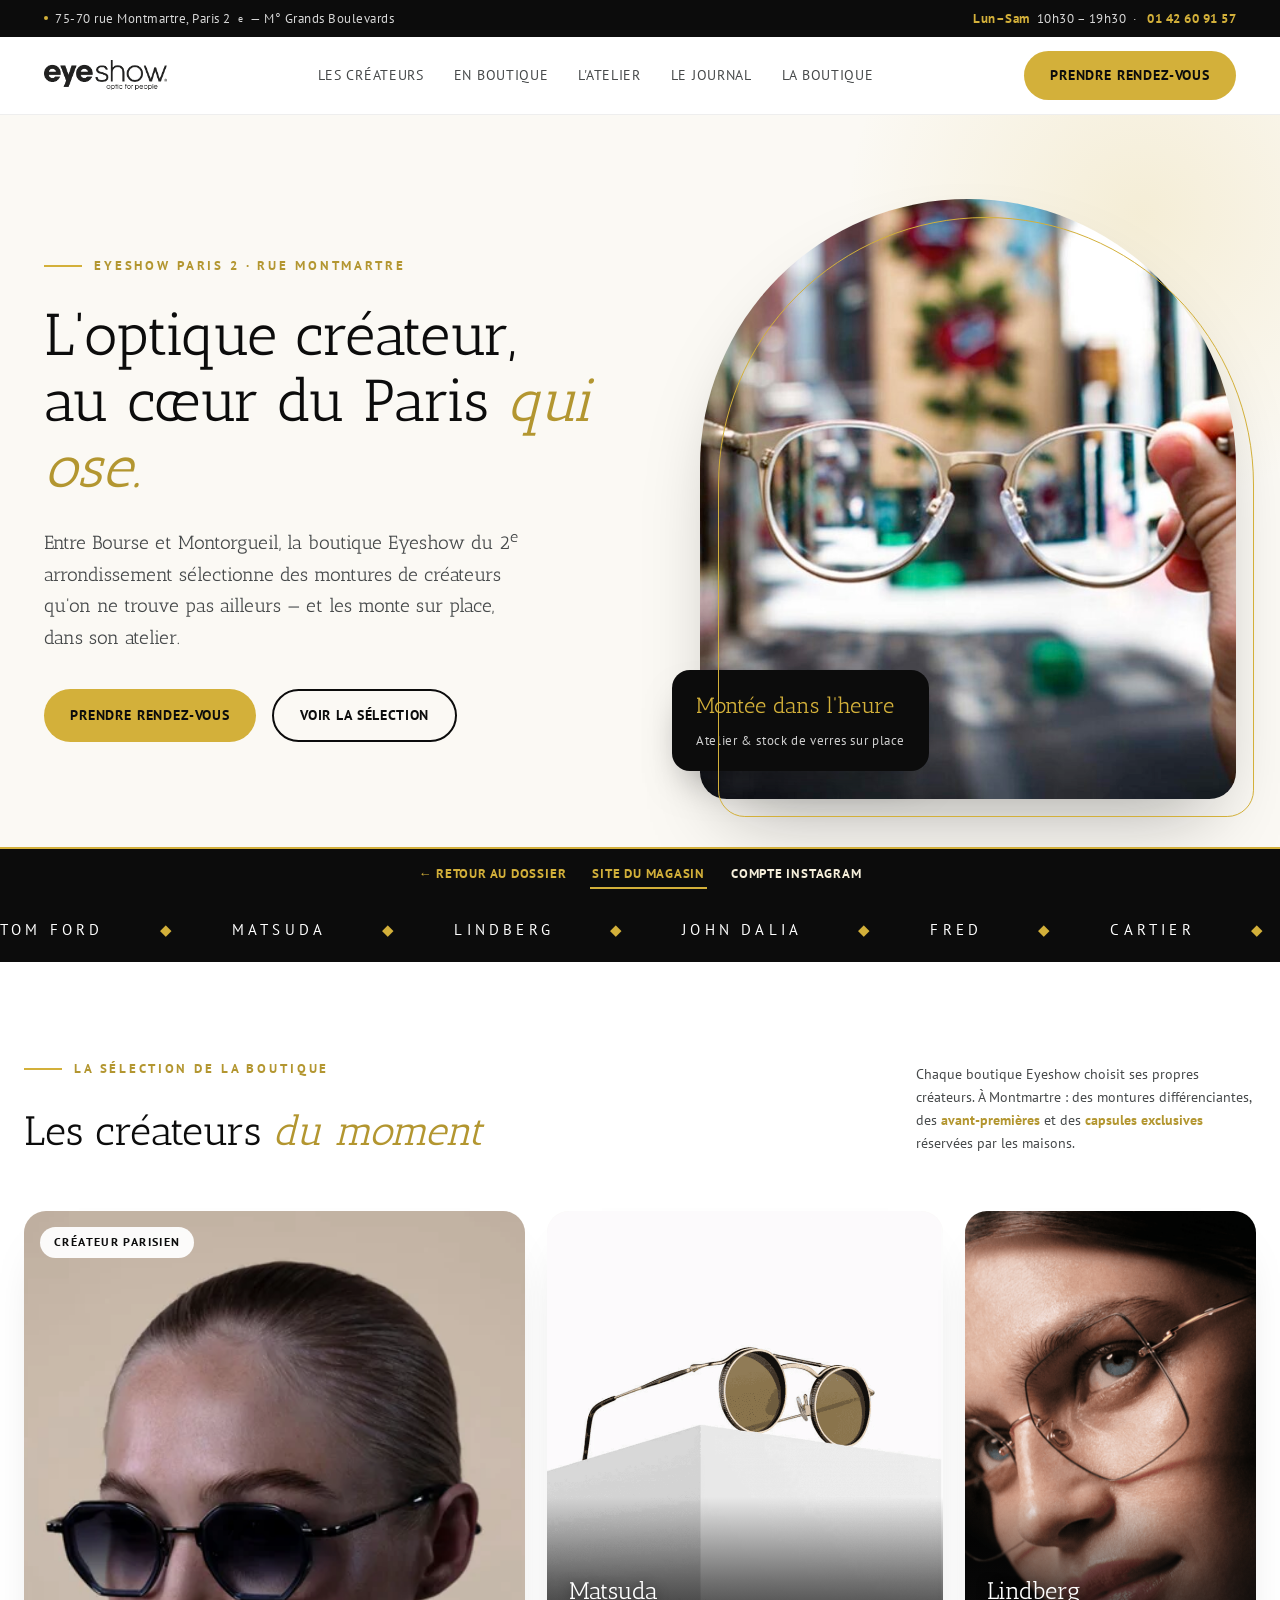
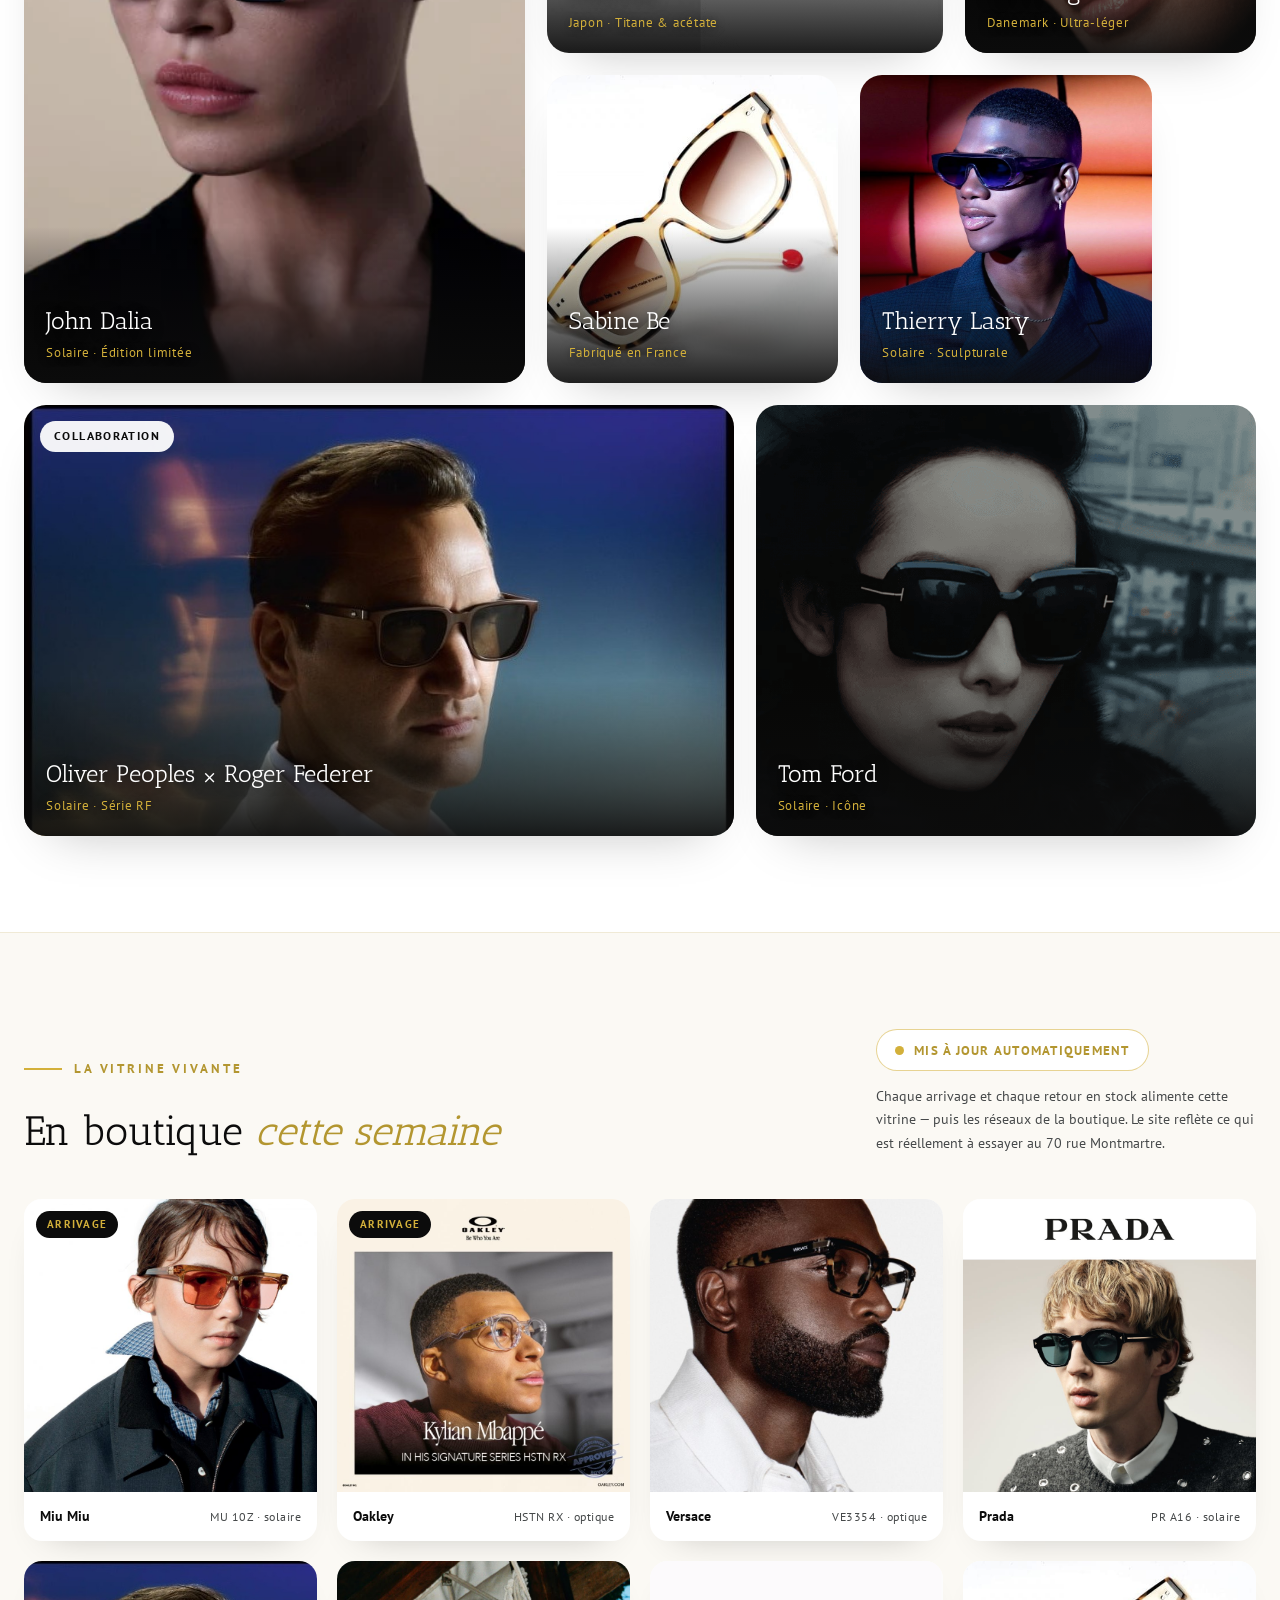
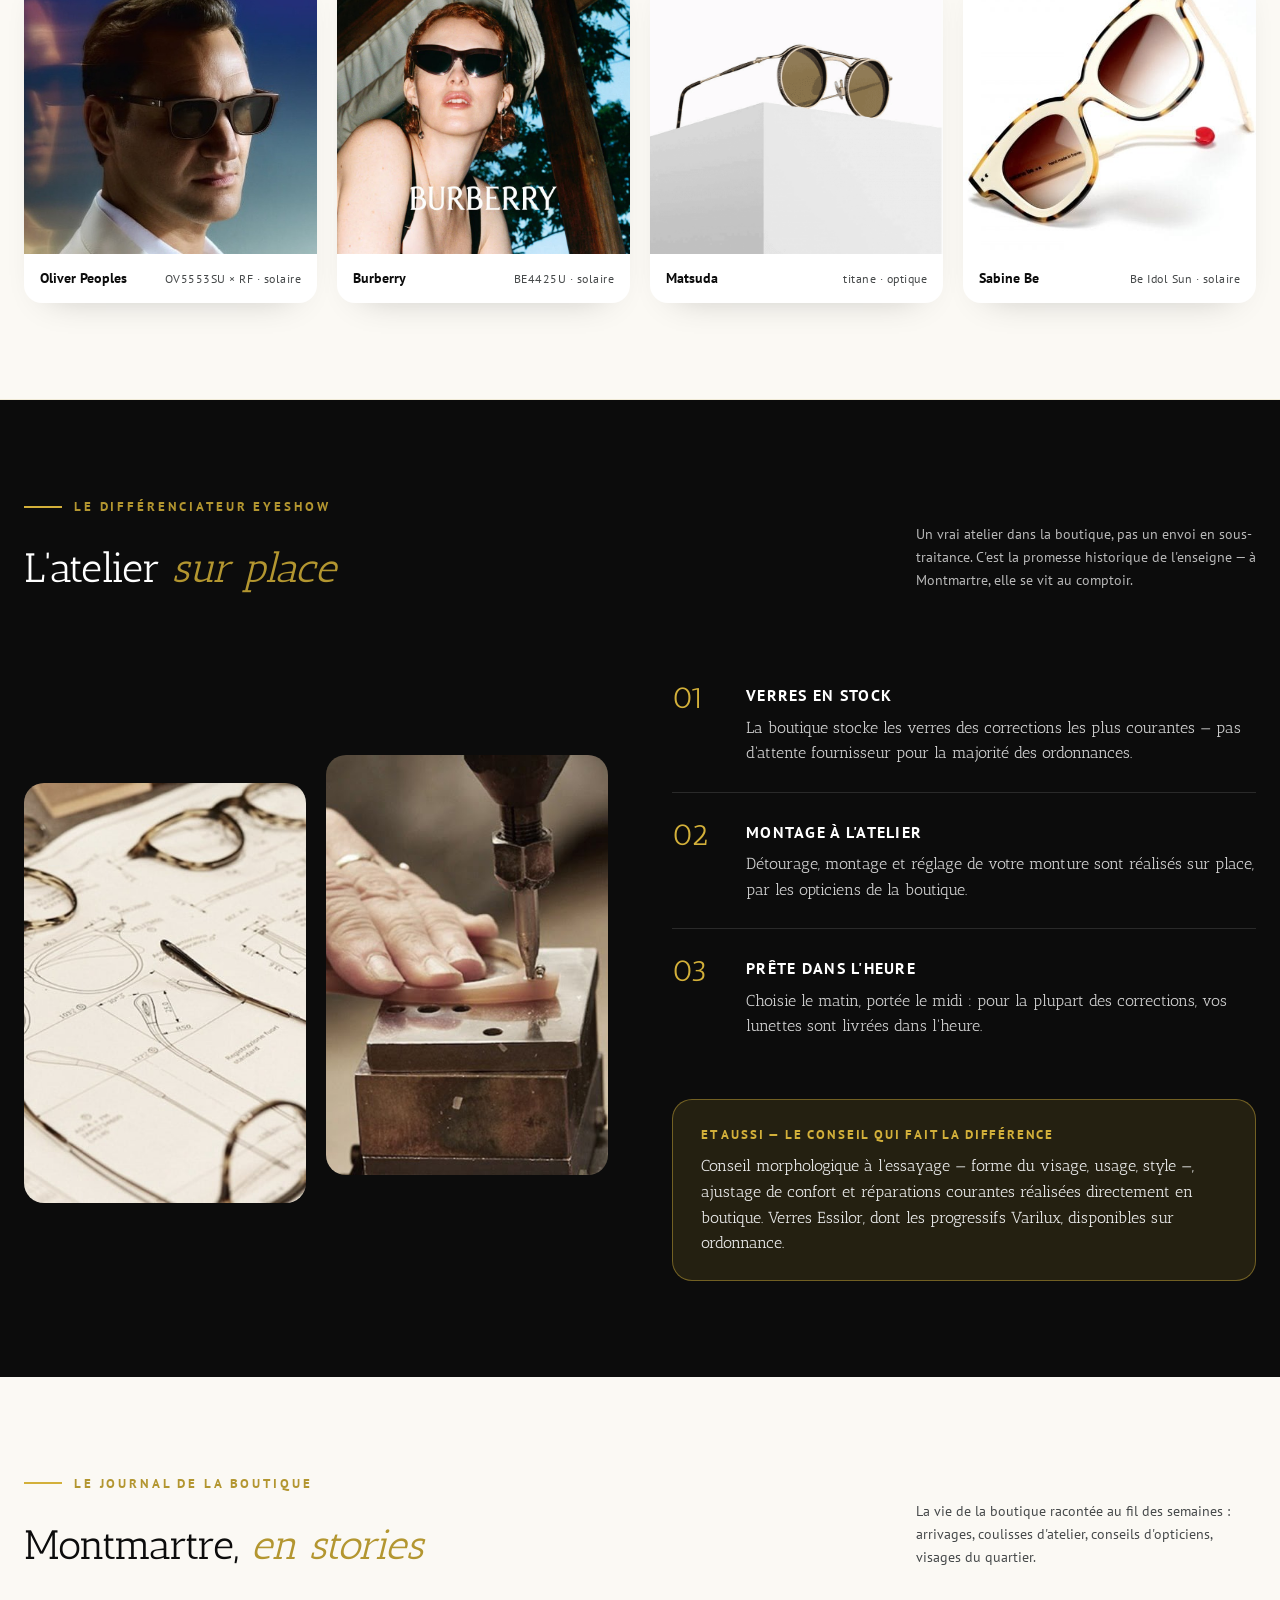
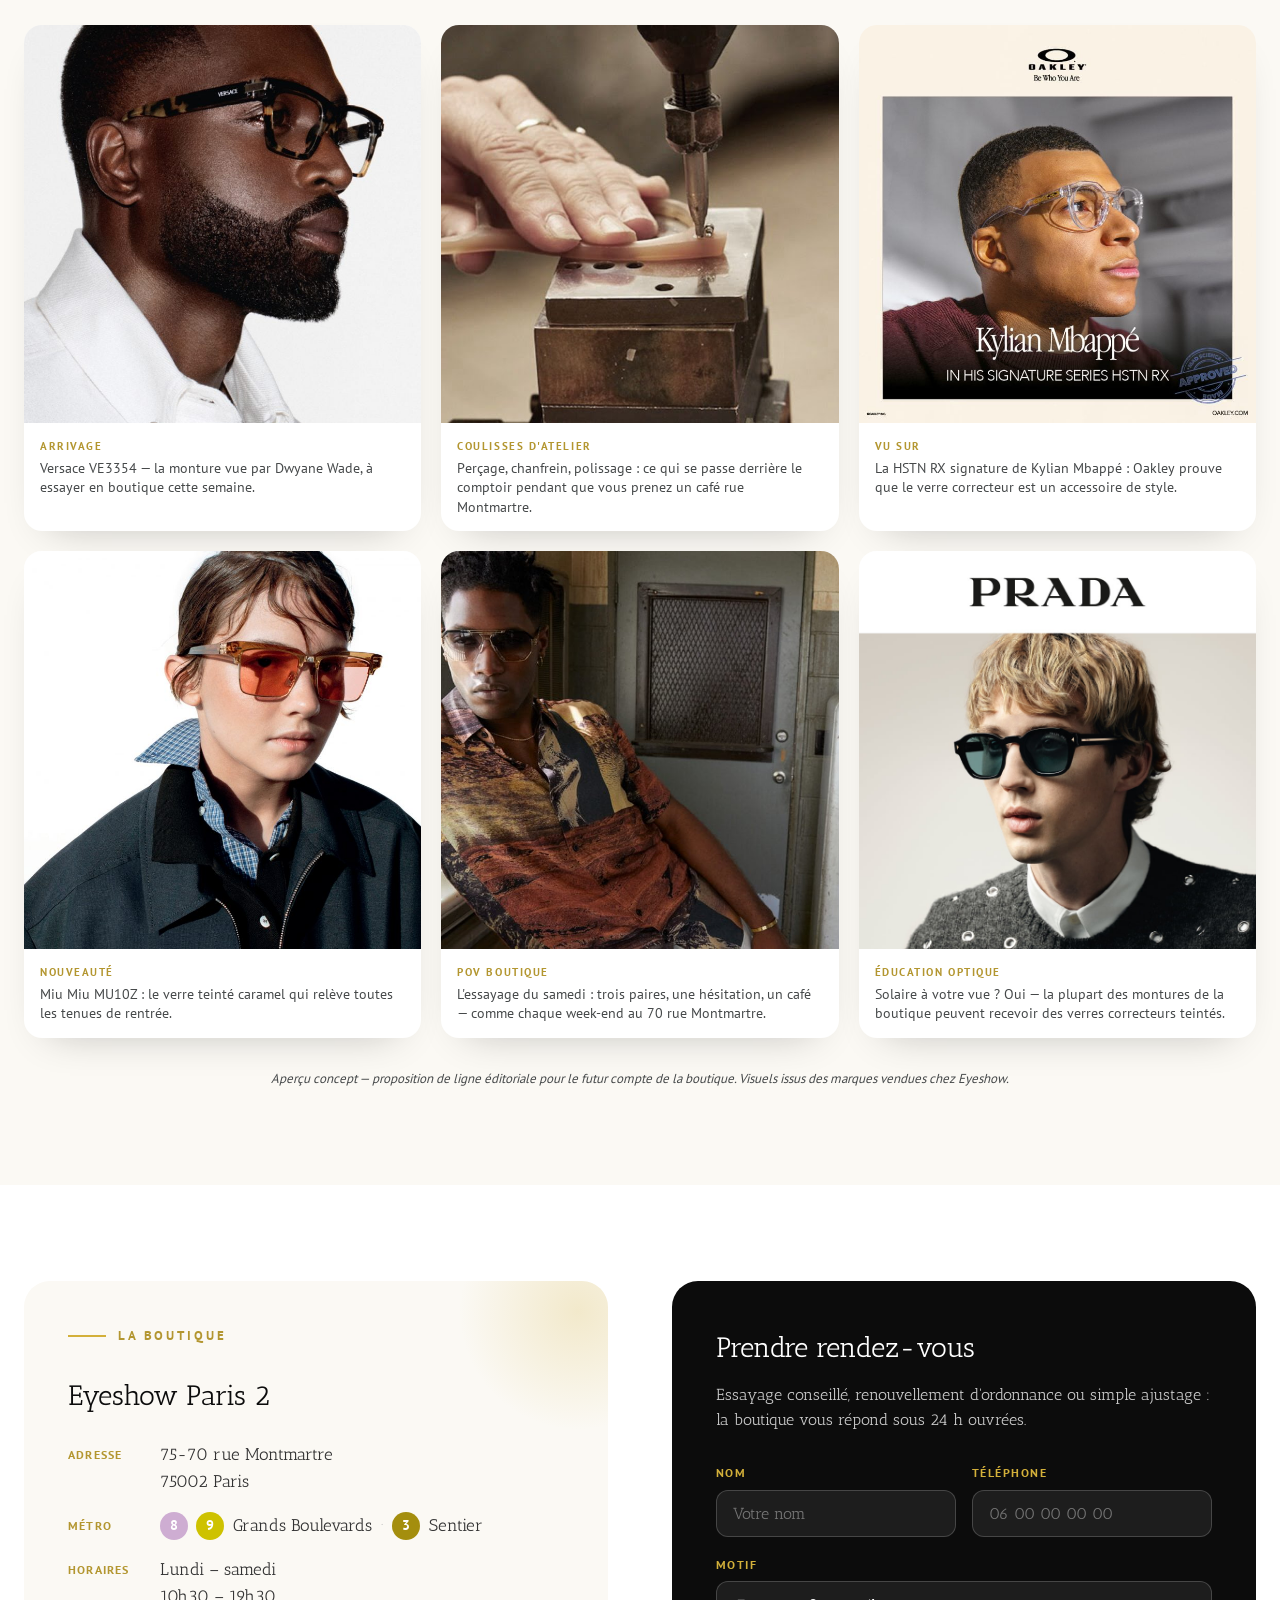
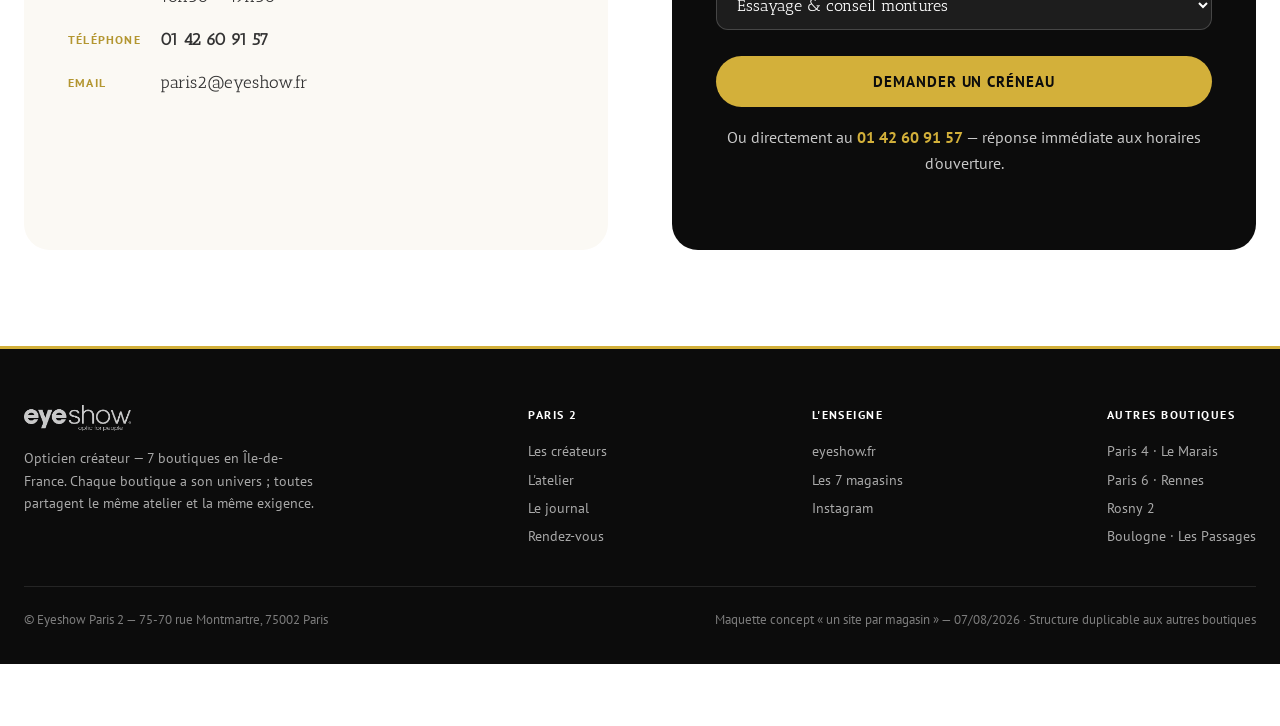
==== commit 4e6b125a: "Navigation entre le dossier et les deux maquettes Les maquettes ne renvoyaient nulle part : une fois" ====
--- a/index.html
+++ b/index.html
@@ -222,6 +222,18 @@
   .sec-head h2{font-size:27px}
   .grid-createurs{gap:16px}
 }
+
+/* ---------- Barre de navigation dossier (retour + circulation entre maquettes) ---------- */
+.nav-dossier{position:fixed;left:0;right:0;bottom:0;z-index:9999;background:#0c0c0c;border-top:2px solid #d3b03a;
+  font-family:'PT Sans',Arial,sans-serif;font-size:13px;letter-spacing:.06em;
+  display:flex;flex-wrap:wrap;justify-content:center;align-items:center;gap:4px 22px;padding:11px 14px}
+.nav-dossier a{color:#f6efdb;text-transform:uppercase;font-weight:700;padding:3px 2px;border-bottom:2px solid transparent;transition:color .15s}
+.nav-dossier a:hover{color:#d3b03a}
+.nav-dossier a.retour{color:#d3b03a}
+.nav-dossier a[aria-current="page"]{color:#d3b03a;border-bottom-color:#d3b03a}
+body{padding-bottom:62px}
+@media(max-width:520px){.nav-dossier{font-size:11.5px;gap:3px 14px;padding:9px 10px}body{padding-bottom:72px}}
+@media print{.nav-dossier{display:none}body{padding-bottom:0}}
 </style>
 </head>
 <body>
@@ -540,5 +552,11 @@
   </div>
 </footer>
 
+<nav class="nav-dossier" aria-label="Navigation du dossier direction">
+  <a class="retour" href="dossier.html">← Retour au dossier</a>
+  <a href="index.html" aria-current="page">Site du magasin</a>
+  <a href="instagram.html">Compte Instagram</a>
+</nav>
+
 </body>
 </html>
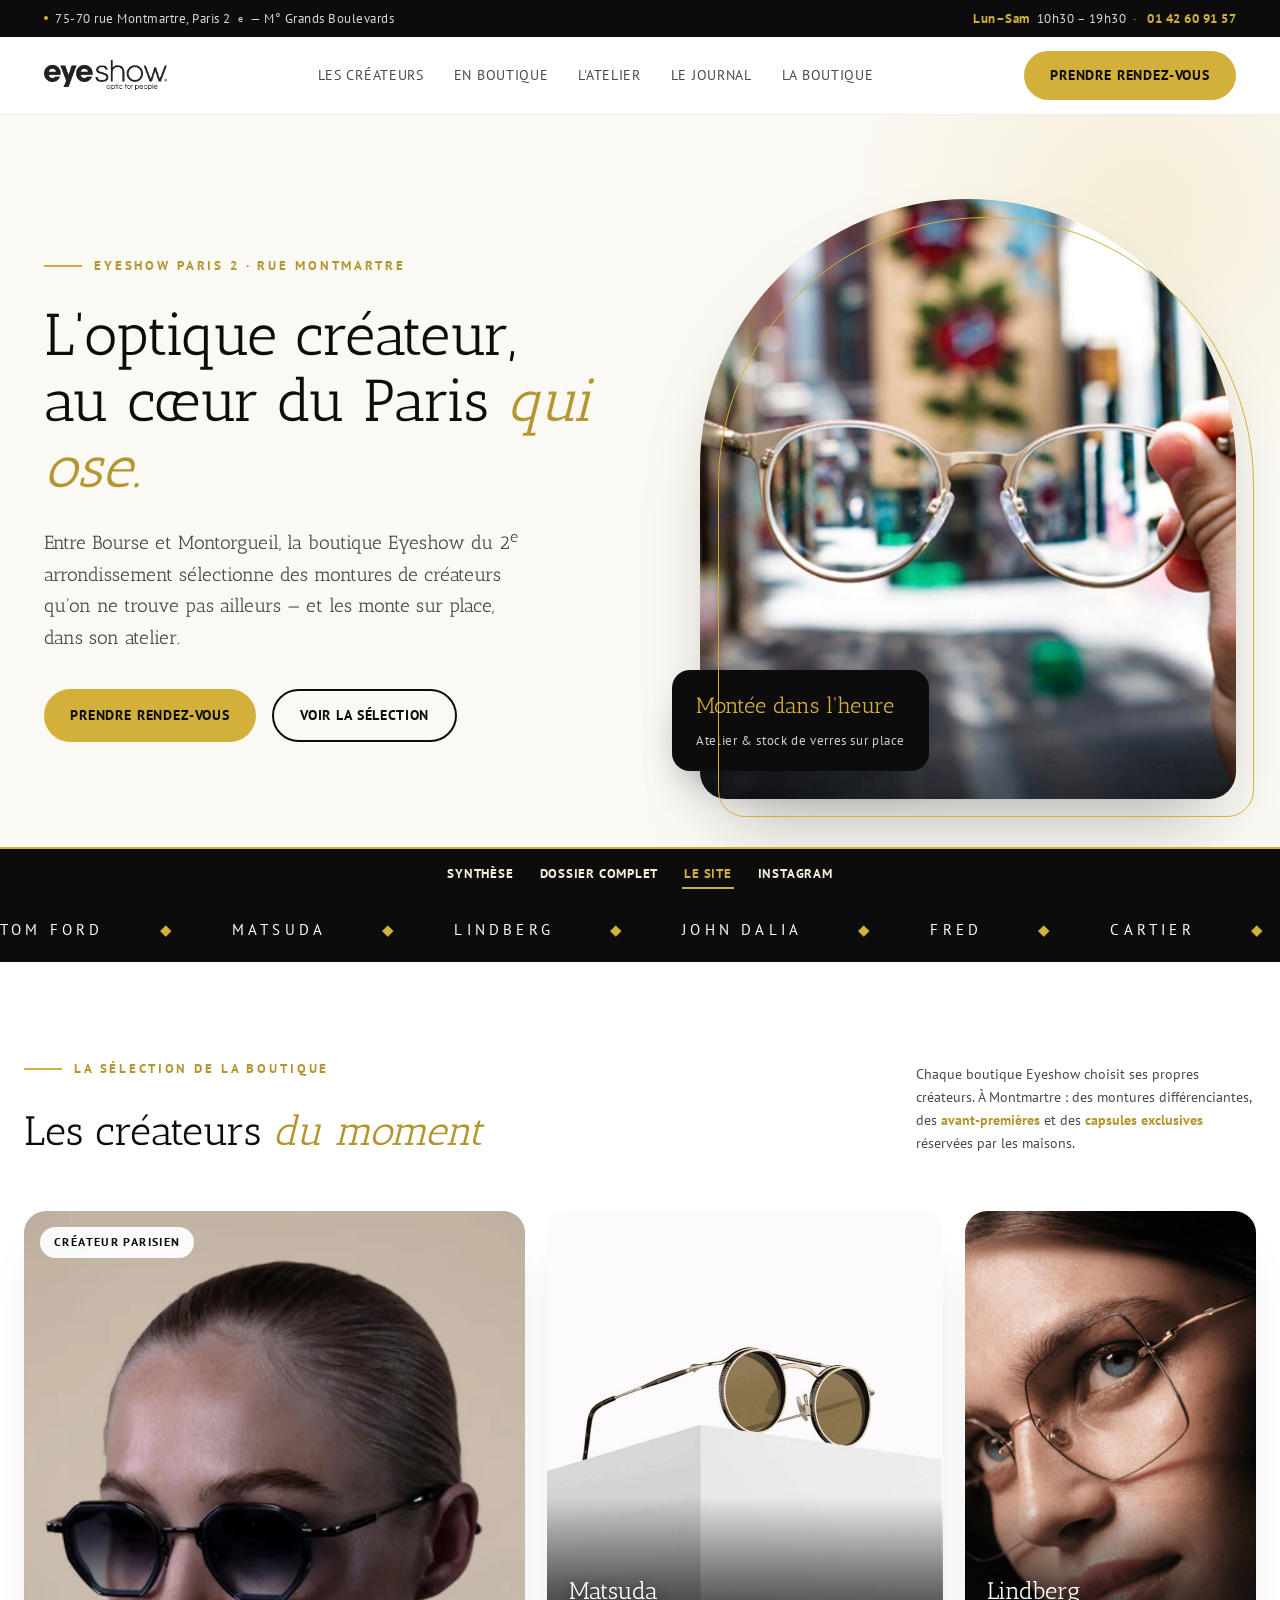
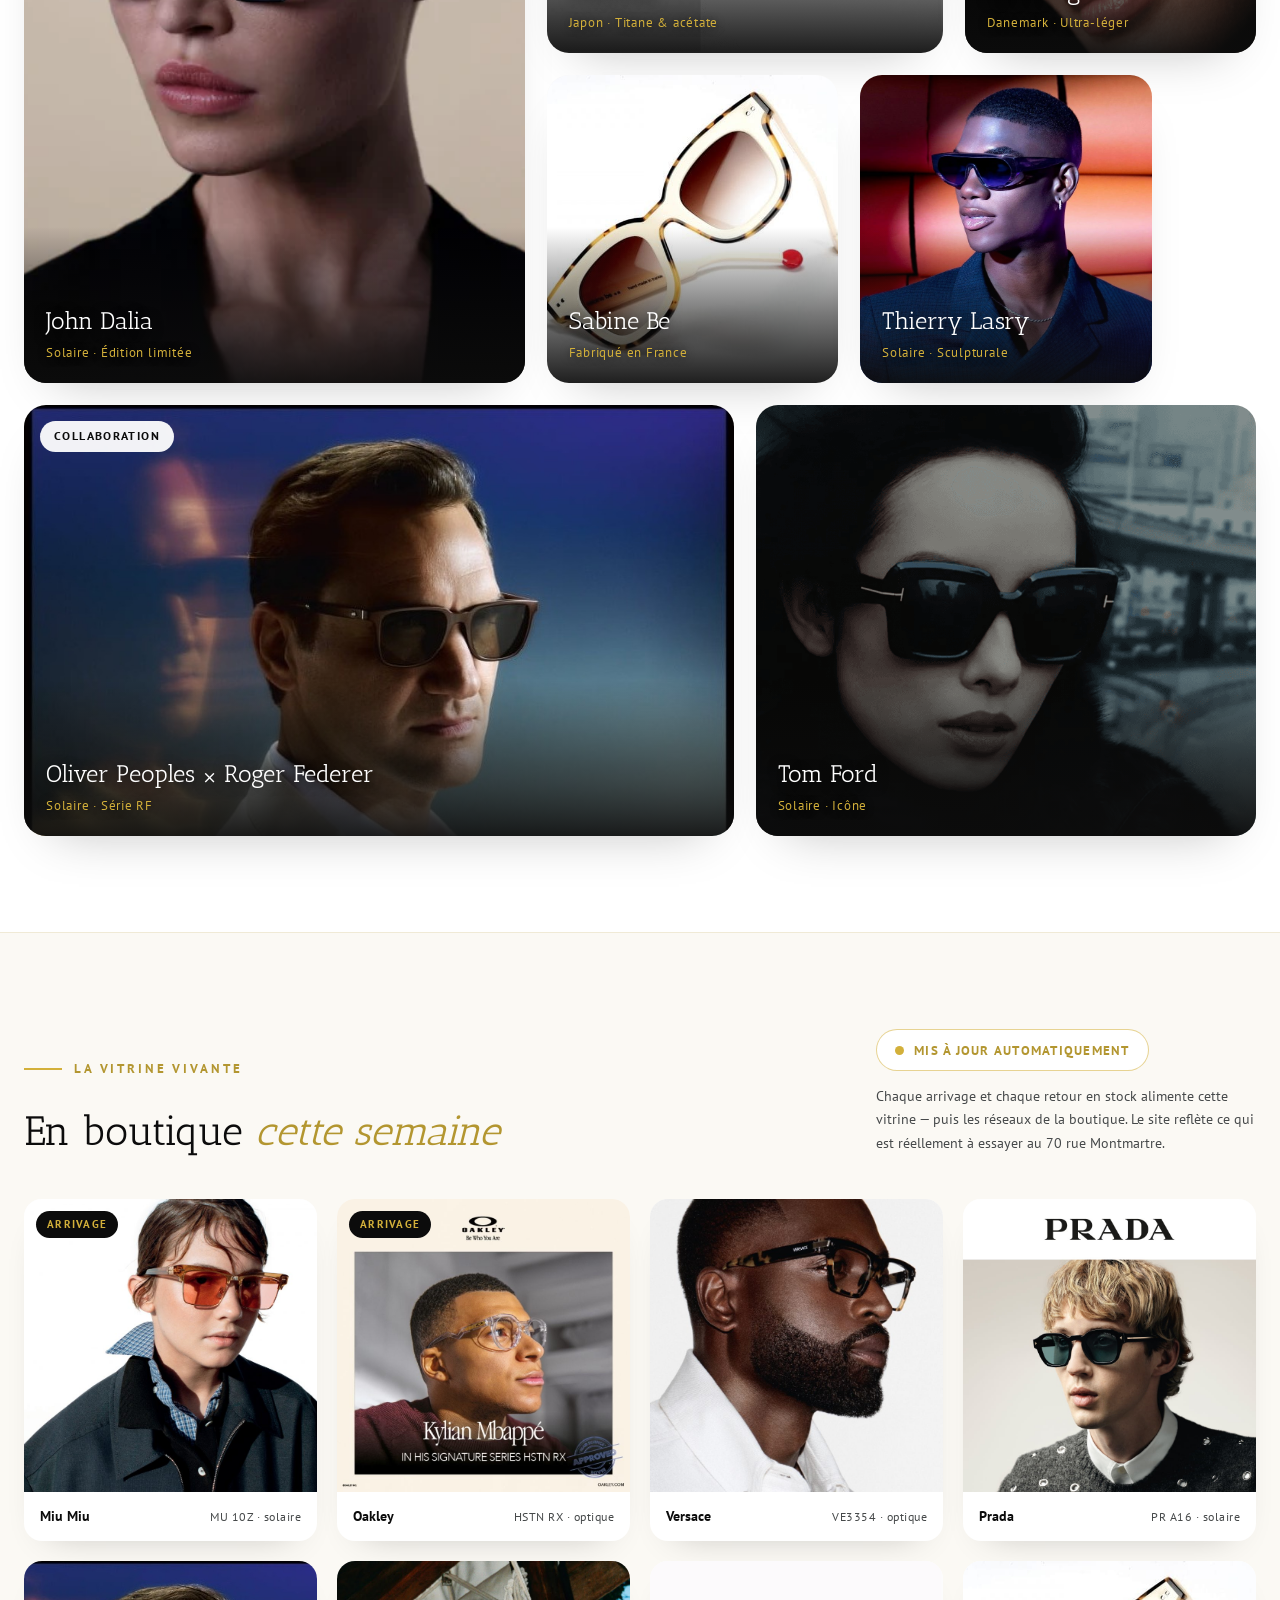
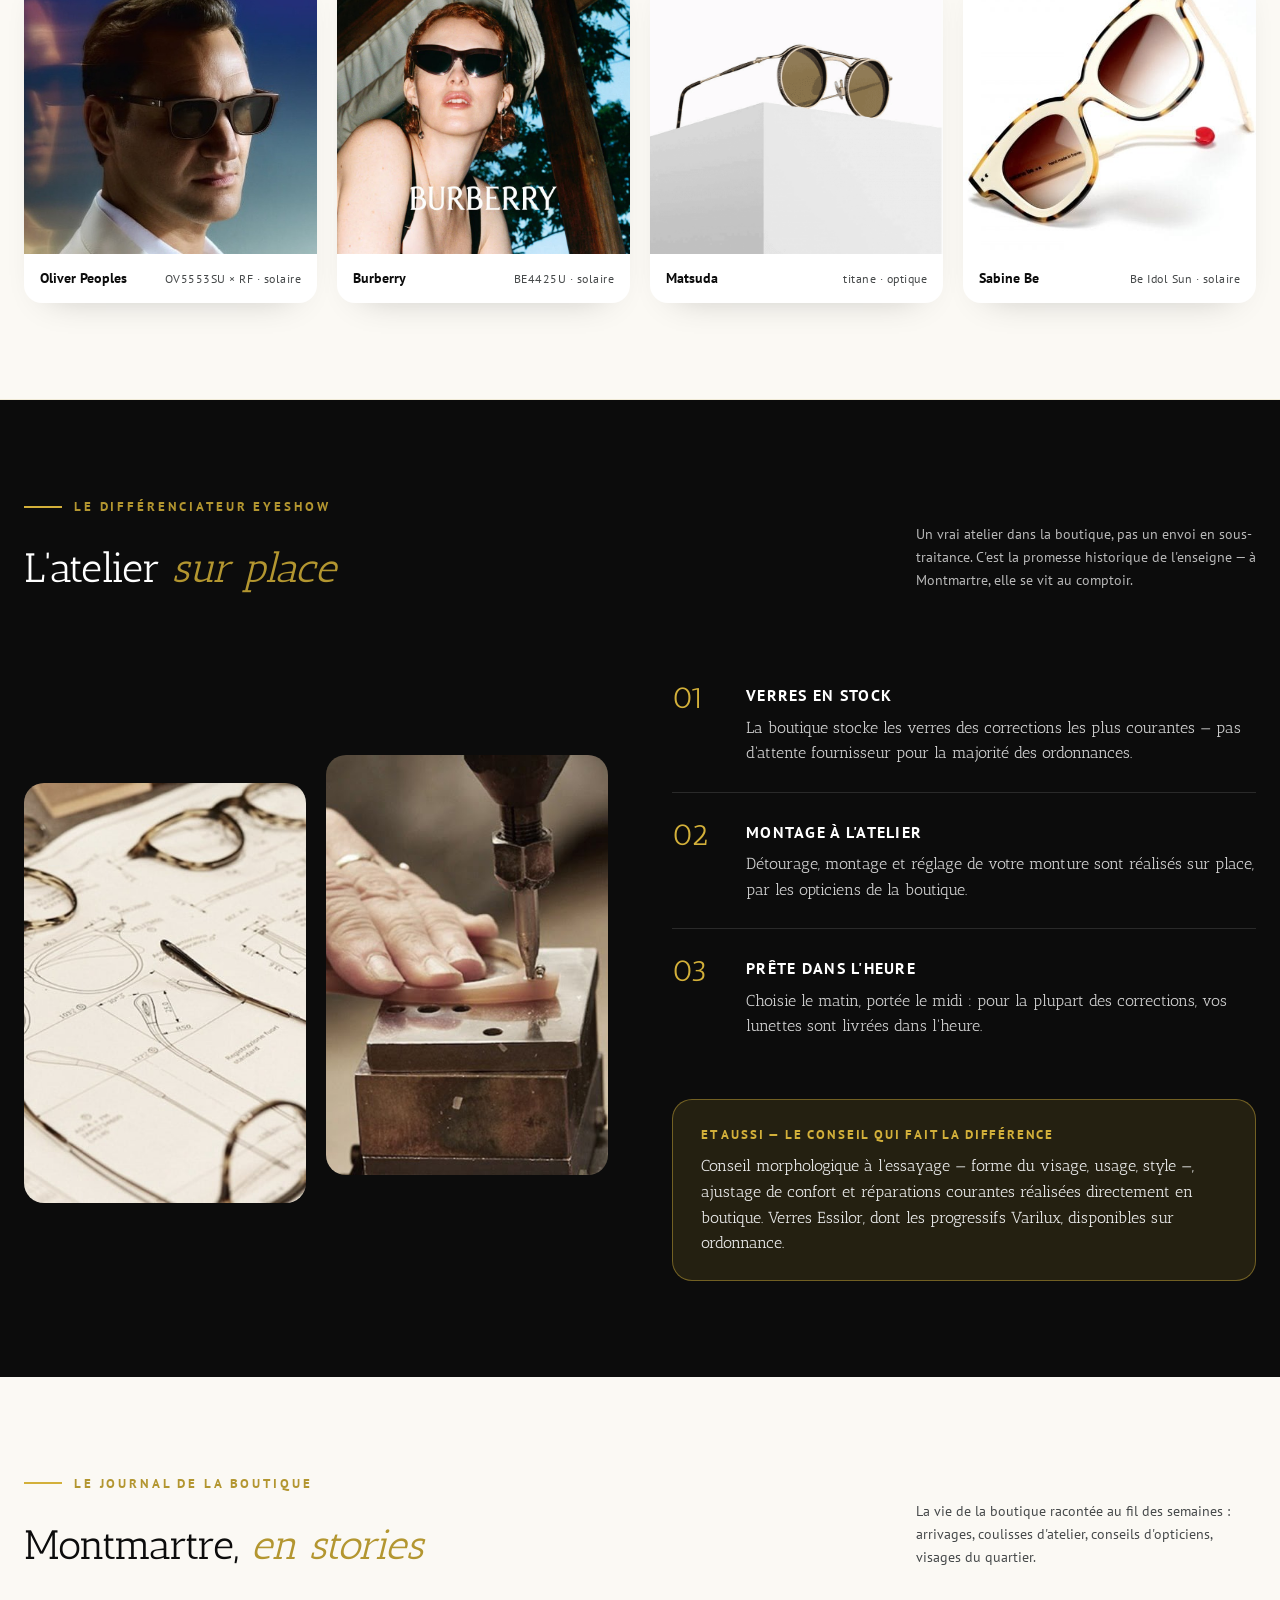
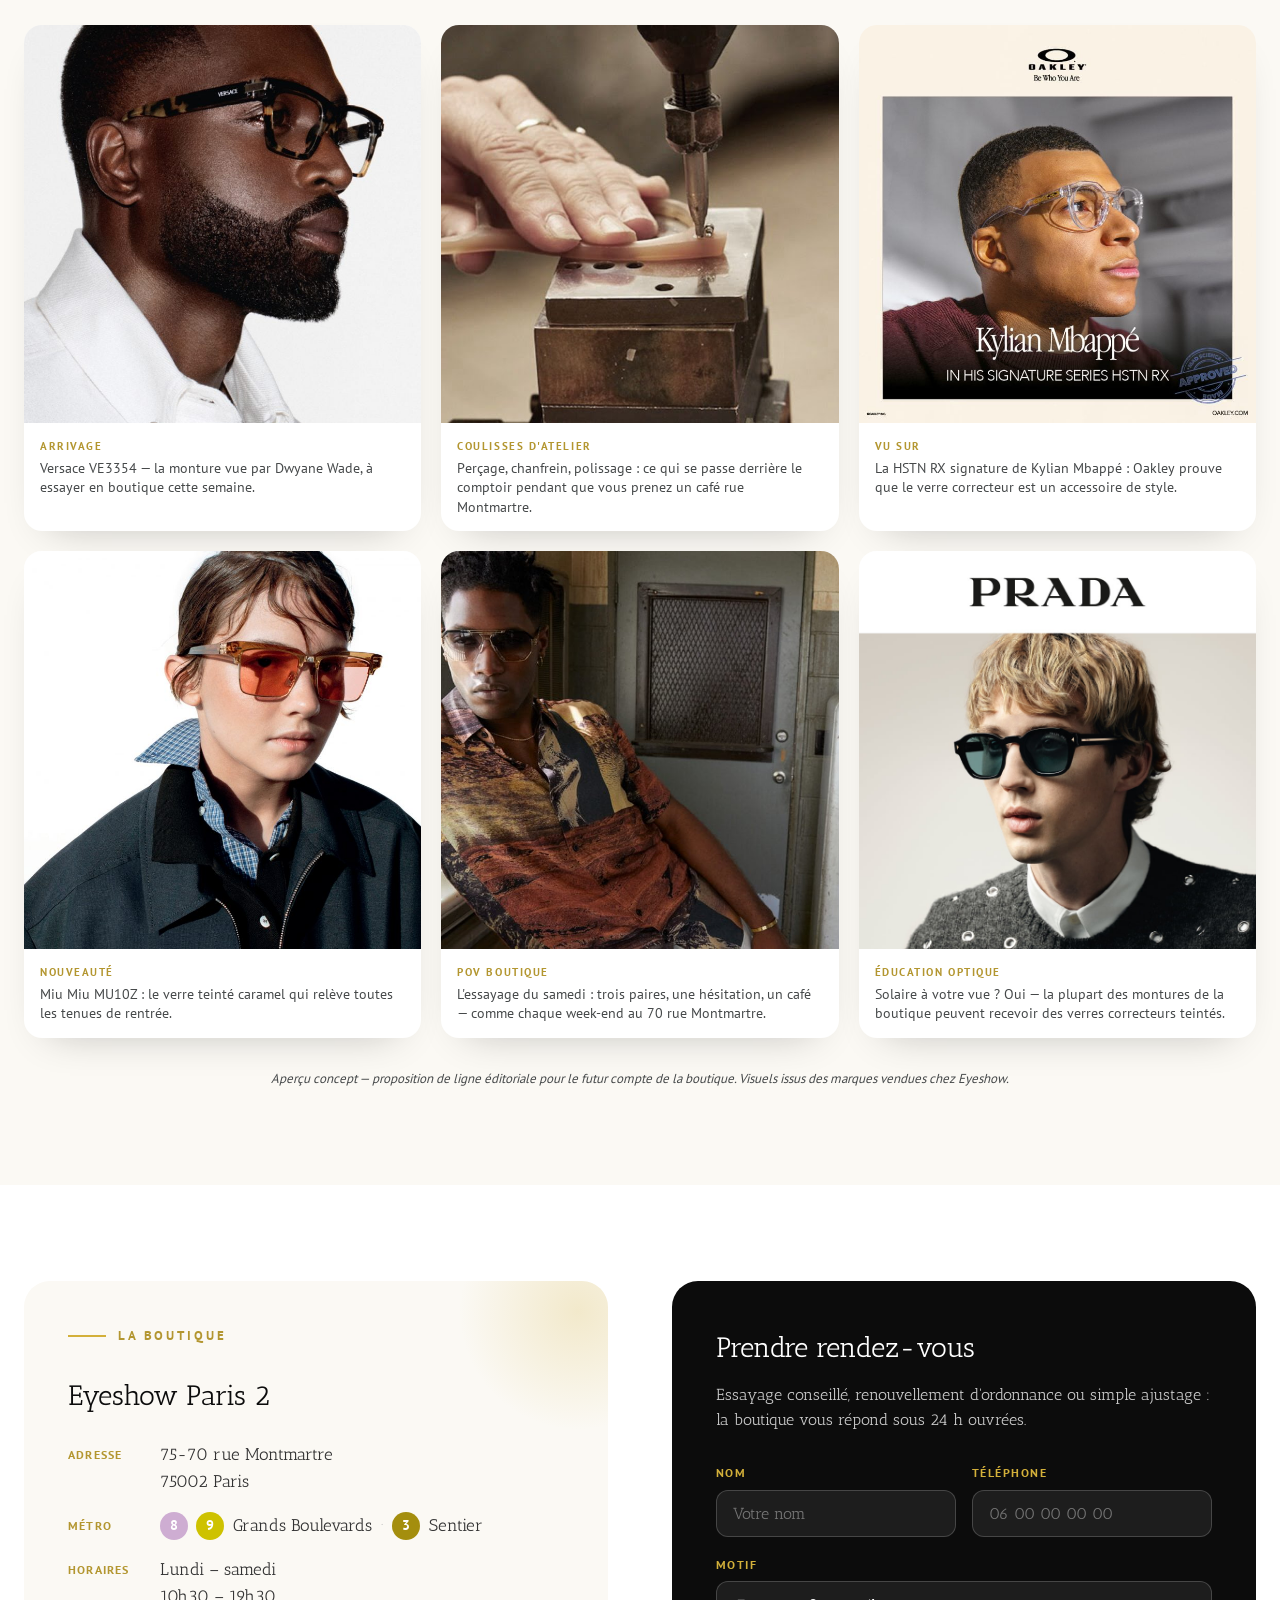
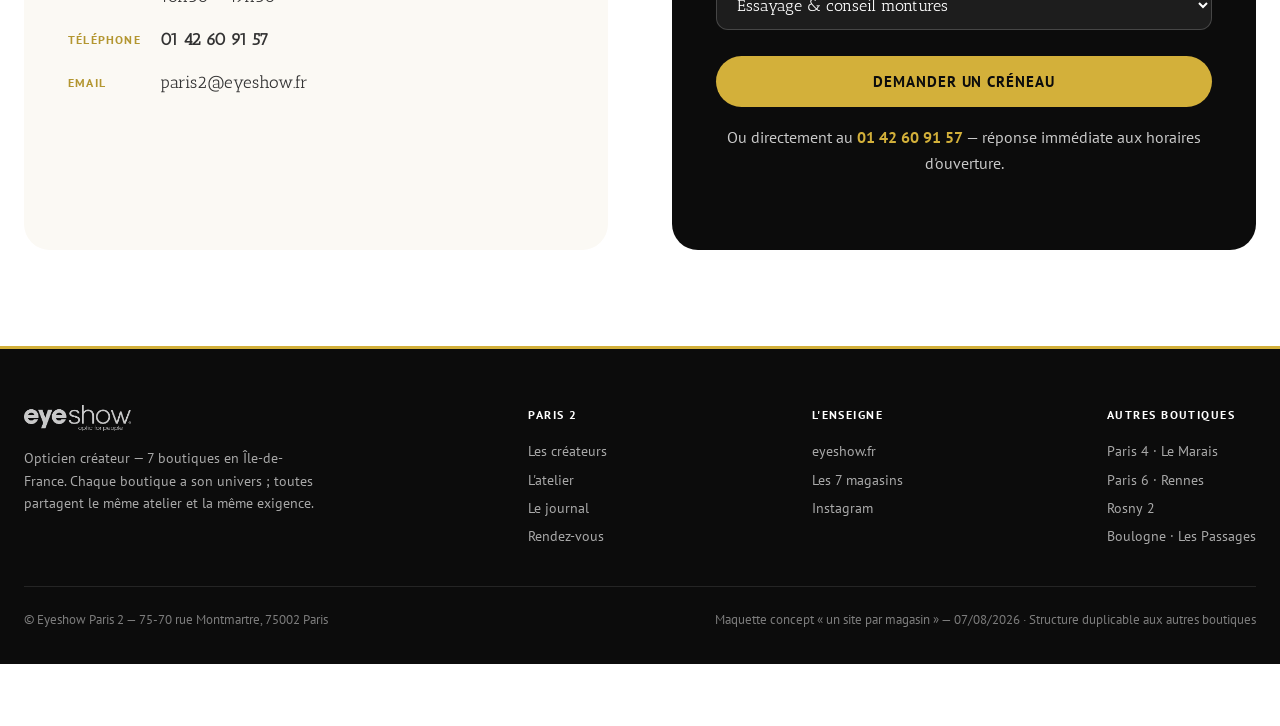
==== commit b1f57bf4: "Synthèse direction : page d'entrée scannable en 2 minutes Retour de relecture : le dossier est bon m" ====
--- a/index.html
+++ b/index.html
@@ -229,7 +229,6 @@
   display:flex;flex-wrap:wrap;justify-content:center;align-items:center;gap:4px 22px;padding:11px 14px}
 .nav-dossier a{color:#f6efdb;text-transform:uppercase;font-weight:700;padding:3px 2px;border-bottom:2px solid transparent;transition:color .15s}
 .nav-dossier a:hover{color:#d3b03a}
-.nav-dossier a.retour{color:#d3b03a}
 .nav-dossier a[aria-current="page"]{color:#d3b03a;border-bottom-color:#d3b03a}
 body{padding-bottom:62px}
 @media(max-width:520px){.nav-dossier{font-size:11.5px;gap:3px 14px;padding:9px 10px}body{padding-bottom:72px}}
@@ -553,9 +552,10 @@
 </footer>
 
 <nav class="nav-dossier" aria-label="Navigation du dossier direction">
-  <a class="retour" href="dossier.html">← Retour au dossier</a>
-  <a href="index.html" aria-current="page">Site du magasin</a>
-  <a href="instagram.html">Compte Instagram</a>
+  <a href="synthese.html">Synthèse</a>
+  <a href="dossier.html">Dossier complet</a>
+  <a href="index.html" aria-current="page">Le site</a>
+  <a href="instagram.html">Instagram</a>
 </nav>
 
 </body>
